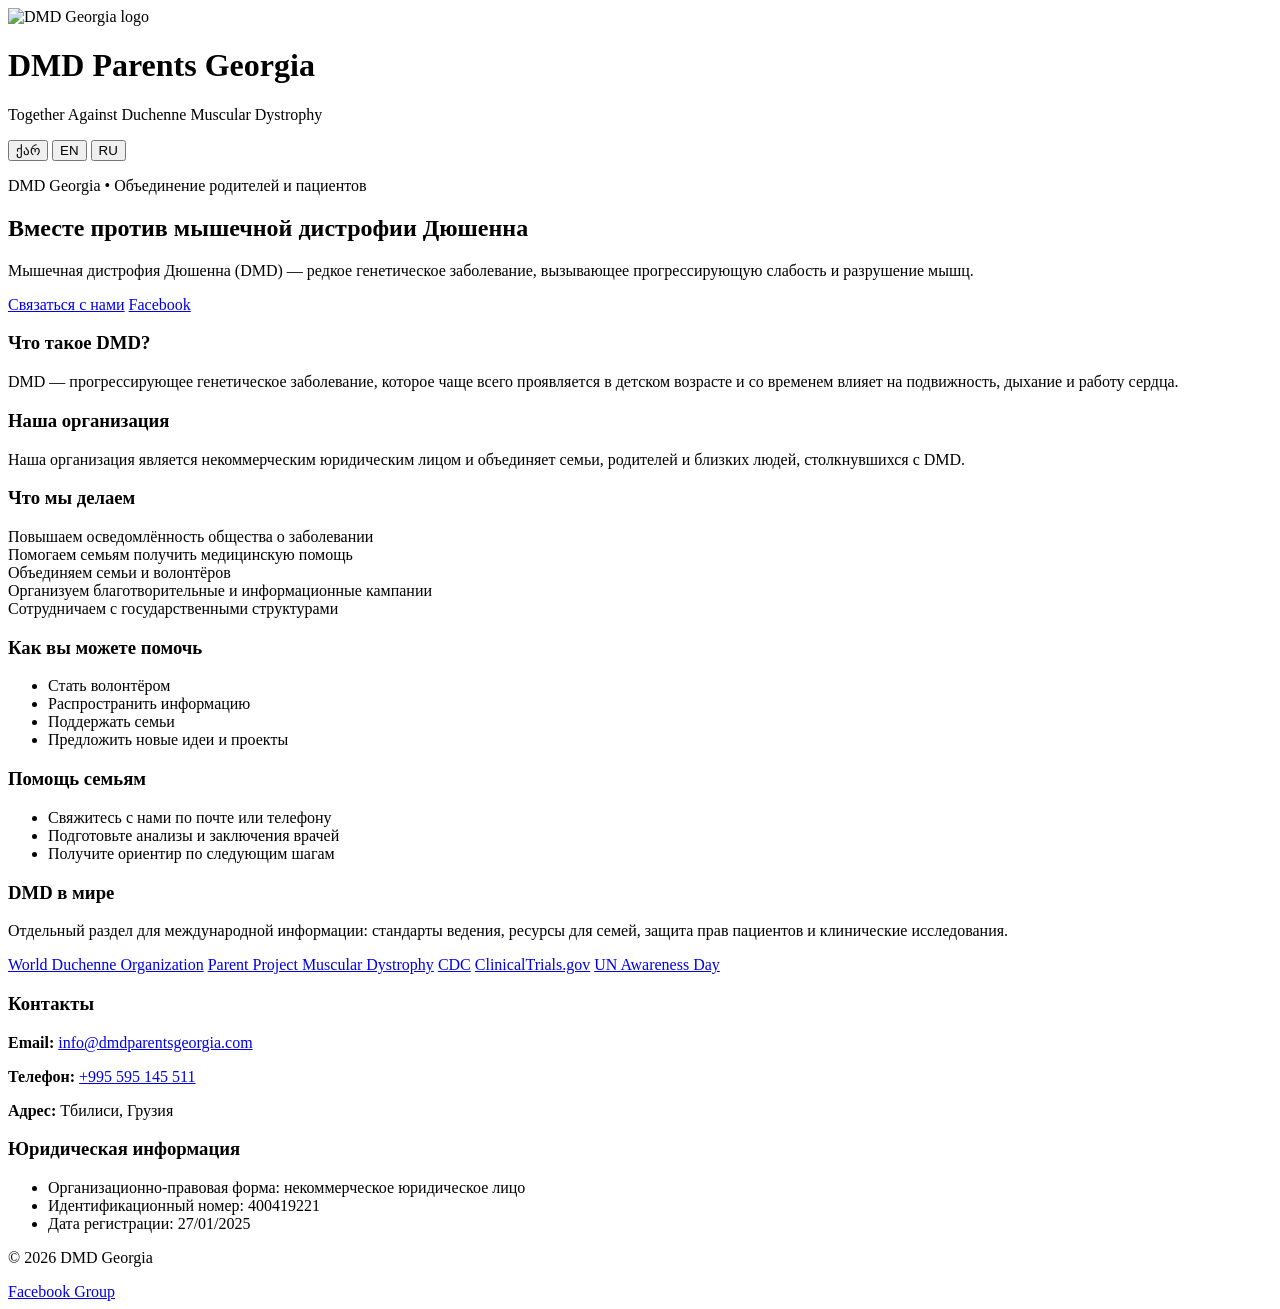
==== index.html @ 77c0f6a6 "Create index.html" ====
<!DOCTYPE html>
<html lang="ru">
<head>
  <meta charset="UTF-8" />
  <meta name="viewport" content="width=device-width, initial-scale=1.0" />
  <title>DMD Parents Georgia</title>
  <link rel="stylesheet" href="styles.css" />
</head>
<body>
  <header class="header">
    <div class="container header-inner">
      <div class="brand">
        <img src="logo.jpg" alt="DMD Georgia logo" class="logo" />
        <div>
          <h1>DMD Parents Georgia</h1>
          <p class="subtitle">Together Against Duchenne Muscular Dystrophy</p>
        </div>
      </div>

      <div class="lang-switcher">
        <button class="lang-btn active" onclick="setLang('ka')">ქარ</button>
        <button class="lang-btn" onclick="setLang('en')">EN</button>
        <button class="lang-btn" onclick="setLang('ru')">RU</button>
      </div>
    </div>
  </header>

  <main>
    <section class="hero">
      <div class="container">
        <p class="badge" id="heroBadge">DMD Georgia • Объединение родителей и пациентов</p>
        <h2 id="heroTitle">Вместе против мышечной дистрофии Дюшенна</h2>
        <p class="hero-text" id="heroText">
          Мышечная дистрофия Дюшенна (DMD) — редкое генетическое заболевание,
          вызывающее прогрессирующую слабость и разрушение мышц.
        </p>
        <div class="hero-actions">
          <a class="btn btn-primary" href="mailto:info@dmdparentsgeorgia.com" id="contactBtn">Связаться с нами</a>
          <a class="btn btn-secondary" href="https://www.facebook.com/431118296750583/" target="_blank">Facebook</a>
        </div>
      </div>
    </section>

    <section class="section">
      <div class="container grid-2">
        <div class="card">
          <h3 id="aboutTitle">Что такое DMD?</h3>
          <p id="aboutText">
            DMD — прогрессирующее генетическое заболевание, которое чаще всего
            проявляется в детском возрасте и со временем влияет на подвижность,
            дыхание и работу сердца.
          </p>
        </div>

        <div class="card">
          <h3 id="orgTitle">Наша организация</h3>
          <p id="orgText">
            Наша организация является некоммерческим юридическим лицом и
            объединяет семьи, родителей и близких людей, столкнувшихся с DMD.
          </p>
        </div>
      </div>
    </section>

    <section class="section light">
      <div class="container">
        <h3 id="missionTitle">Что мы делаем</h3>
        <div class="cards">
          <div class="card" id="mission1">Повышаем осведомлённость общества о заболевании</div>
          <div class="card" id="mission2">Помогаем семьям получить медицинскую помощь</div>
          <div class="card" id="mission3">Объединяем семьи и волонтёров</div>
          <div class="card" id="mission4">Организуем благотворительные и информационные кампании</div>
          <div class="card" id="mission5">Сотрудничаем с государственными структурами</div>
        </div>
      </div>
    </section>

    <section class="section">
      <div class="container grid-2">
        <div class="card accent">
          <h3 id="helpTitle">Как вы можете помочь</h3>
          <ul class="list">
            <li id="help1">Стать волонтёром</li>
            <li id="help2">Распространить информацию</li>
            <li id="help3">Поддержать семьи</li>
            <li id="help4">Предложить новые идеи и проекты</li>
          </ul>
        </div>

        <div class="card">
          <h3 id="supportTitle">Помощь семьям</h3>
          <ul class="list">
            <li id="support1">Свяжитесь с нами по почте или телефону</li>
            <li id="support2">Подготовьте анализы и заключения врачей</li>
            <li id="support3">Получите ориентир по следующим шагам</li>
          </ul>
        </div>
      </div>
    </section>

    <section class="section light">
      <div class="container">
        <h3 id="worldTitle">DMD в мире</h3>
        <p id="worldText">
          Отдельный раздел для международной информации: стандарты ведения,
          ресурсы для семей, защита прав пациентов и клинические исследования.
        </p>

        <div class="links">
          <a href="https://www.worldduchenne.org/" target="_blank">World Duchenne Organization</a>
          <a href="https://www.parentprojectmd.org/" target="_blank">Parent Project Muscular Dystrophy</a>
          <a href="https://www.cdc.gov/muscular-dystrophy/index.html" target="_blank">CDC</a>
          <a href="https://clinicaltrials.gov/search?cond=Duchenne%20Muscular%20Dystrophy" target="_blank">ClinicalTrials.gov</a>
          <a href="https://www.un.org/en/observances/duchenne-awareness-day" target="_blank">UN Awareness Day</a>
        </div>
      </div>
    </section>

    <section class="section">
      <div class="container grid-2">
        <div class="card">
          <h3 id="contactTitle">Контакты</h3>
          <p><strong>Email:</strong> <a href="mailto:info@dmdparentsgeorgia.com">info@dmdparentsgeorgia.com</a></p>
          <p><strong>Телефон:</strong> <a href="tel:+995595145511">+995 595 145 511</a></p>
          <p><strong>Адрес:</strong> <span id="addressText">Тбилиси, Грузия</span></p>
        </div>

        <div class="card">
          <h3 id="legalTitle">Юридическая информация</h3>
          <ul class="list">
            <li id="legal1">Организационно-правовая форма: некоммерческое юридическое лицо</li>
            <li id="legal2">Идентификационный номер: 400419221</li>
            <li id="legal3">Дата регистрации: 27/01/2025</li>
          </ul>
        </div>
      </div>
    </section>
  </main>

  <footer class="footer">
    <div class="container footer-inner">
      <p>© 2026 DMD Georgia</p>
      <a href="https://www.facebook.com/431118296750583/" target="_blank">Facebook Group</a>
    </div>
  </footer>

  <script src="script.js"></script>
</body>
</html>
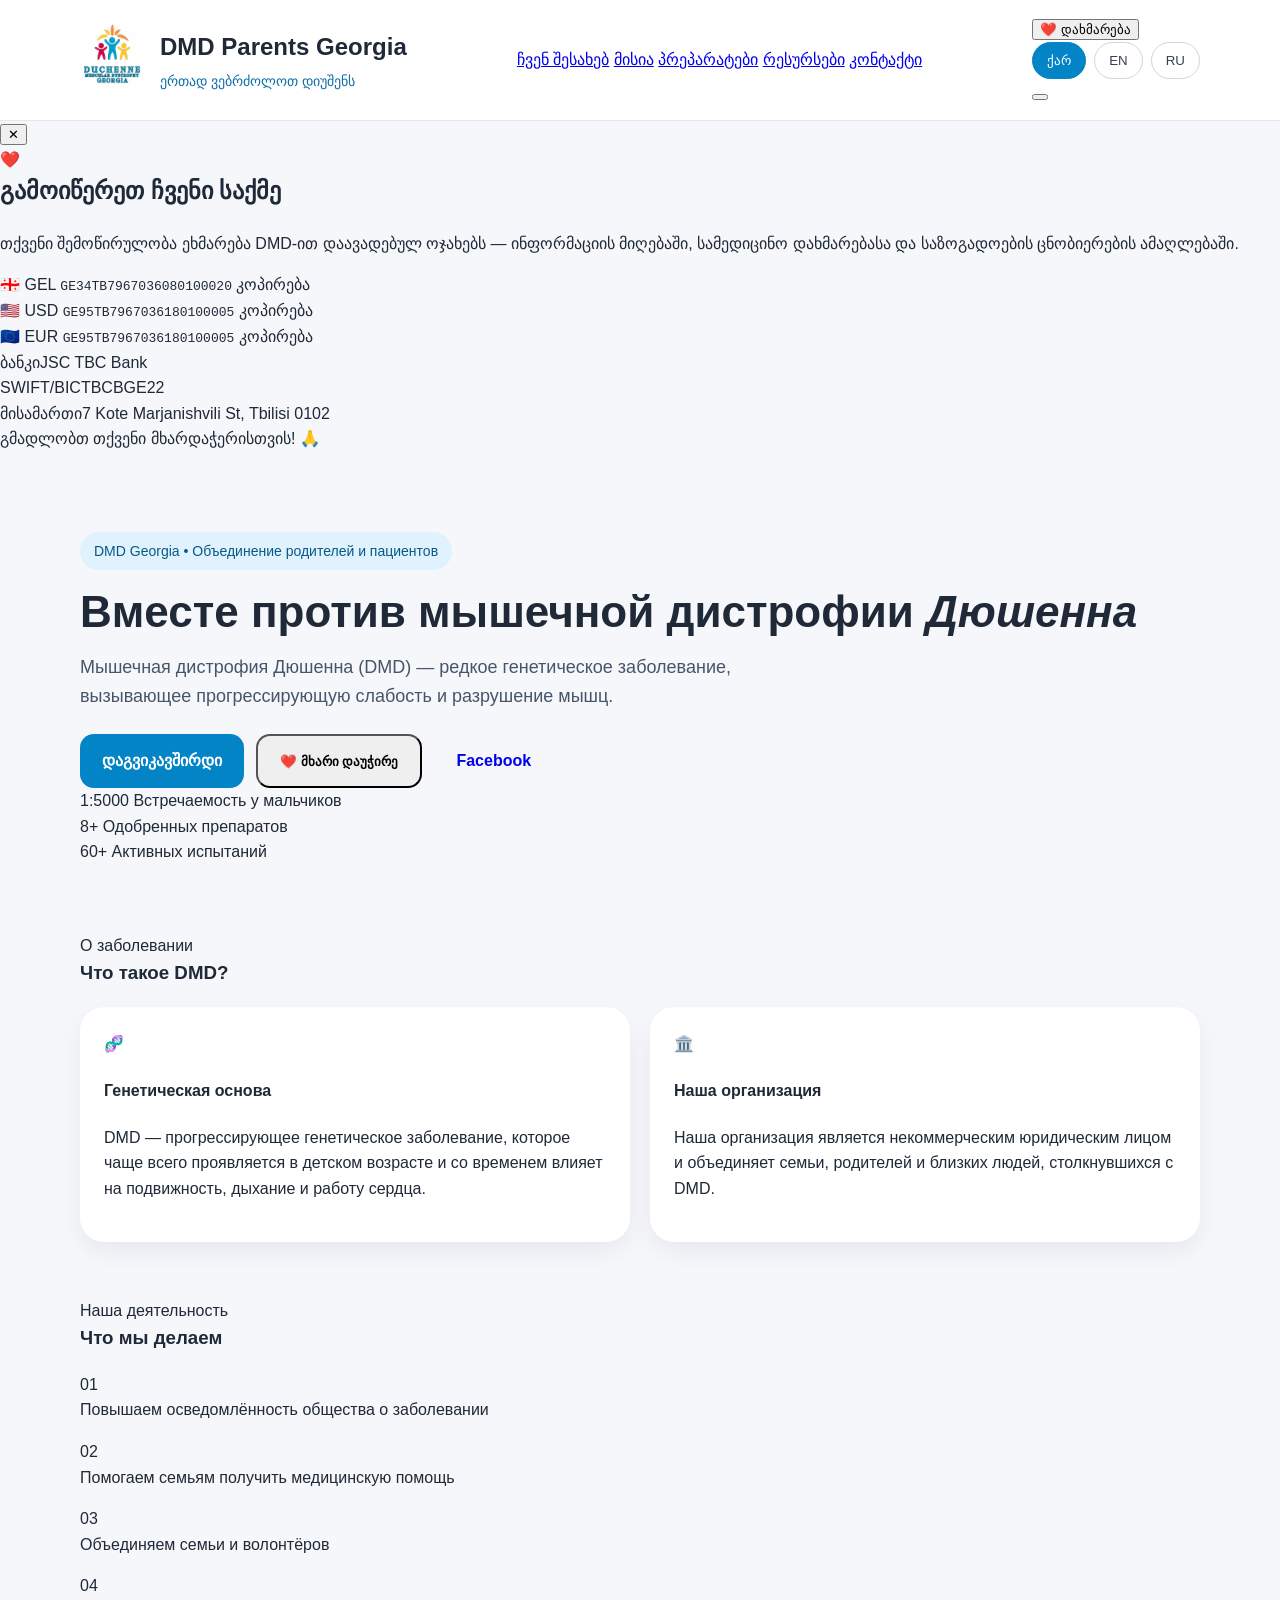
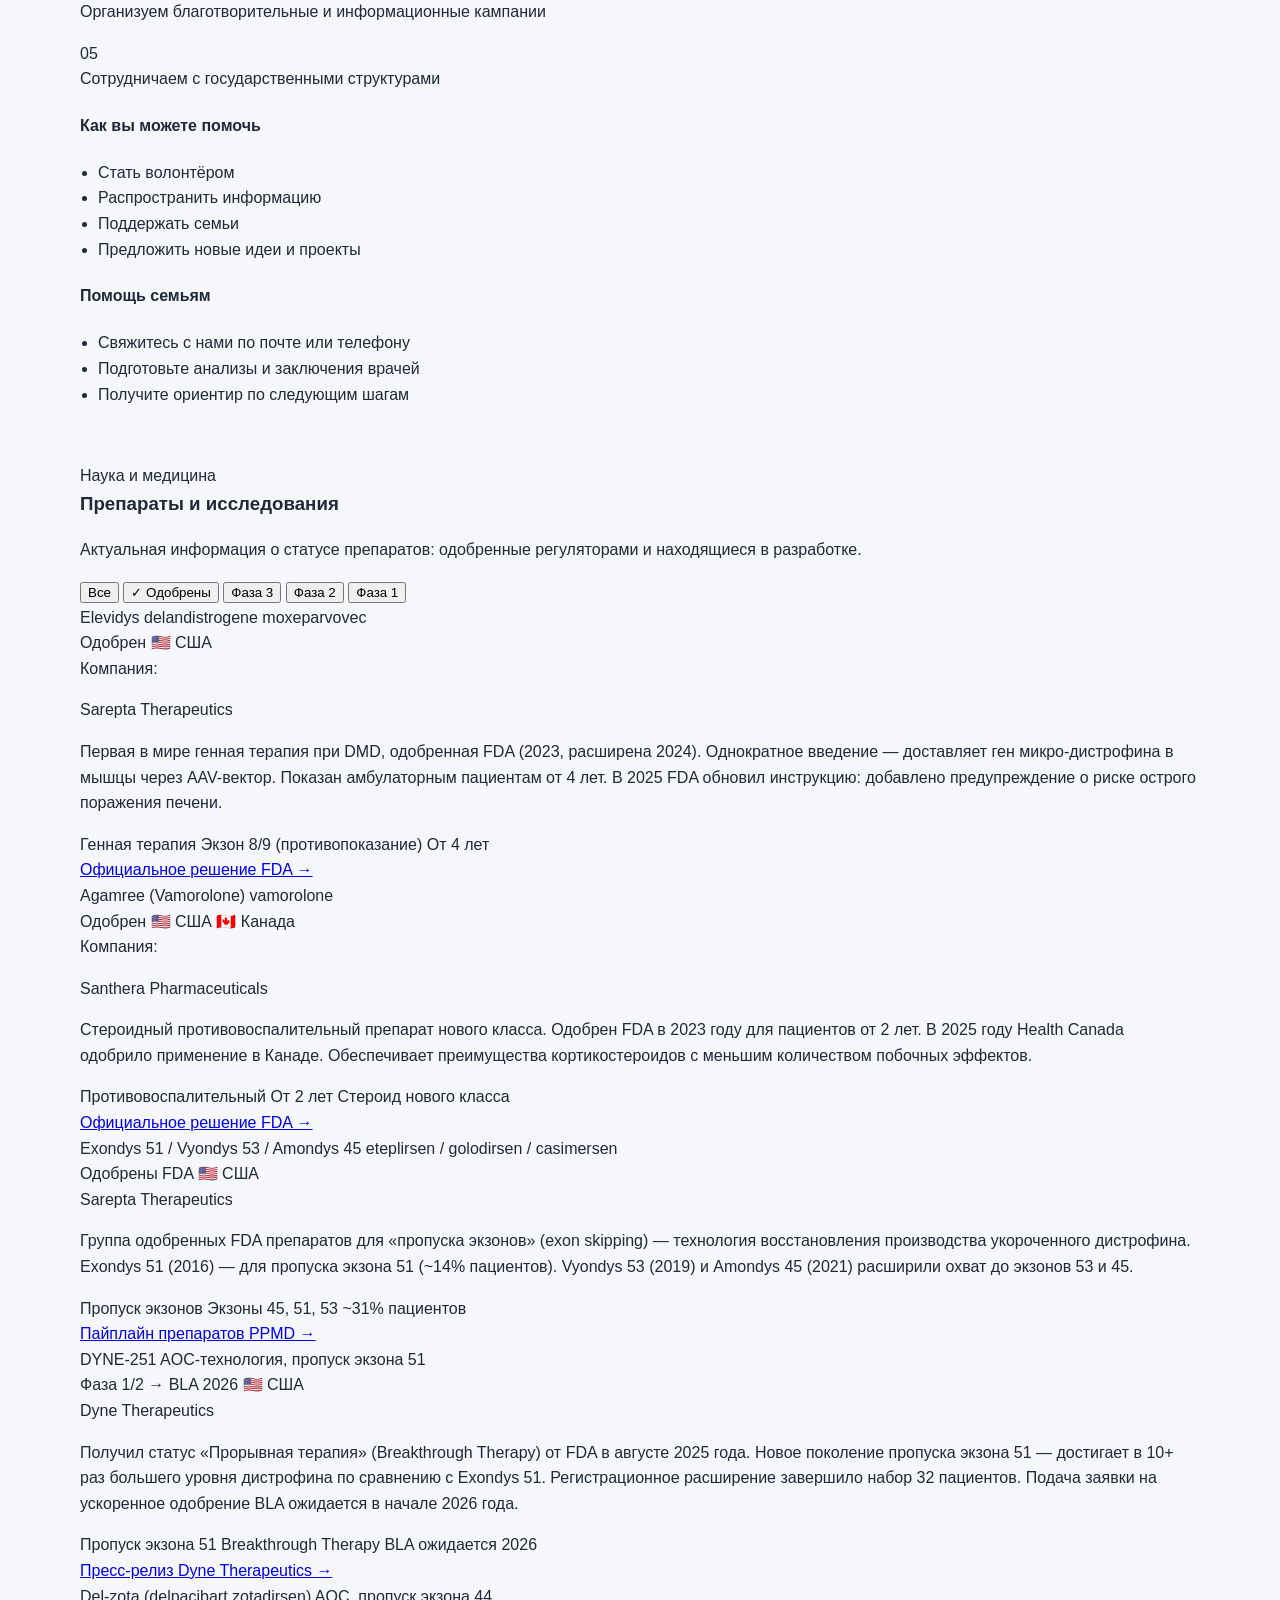
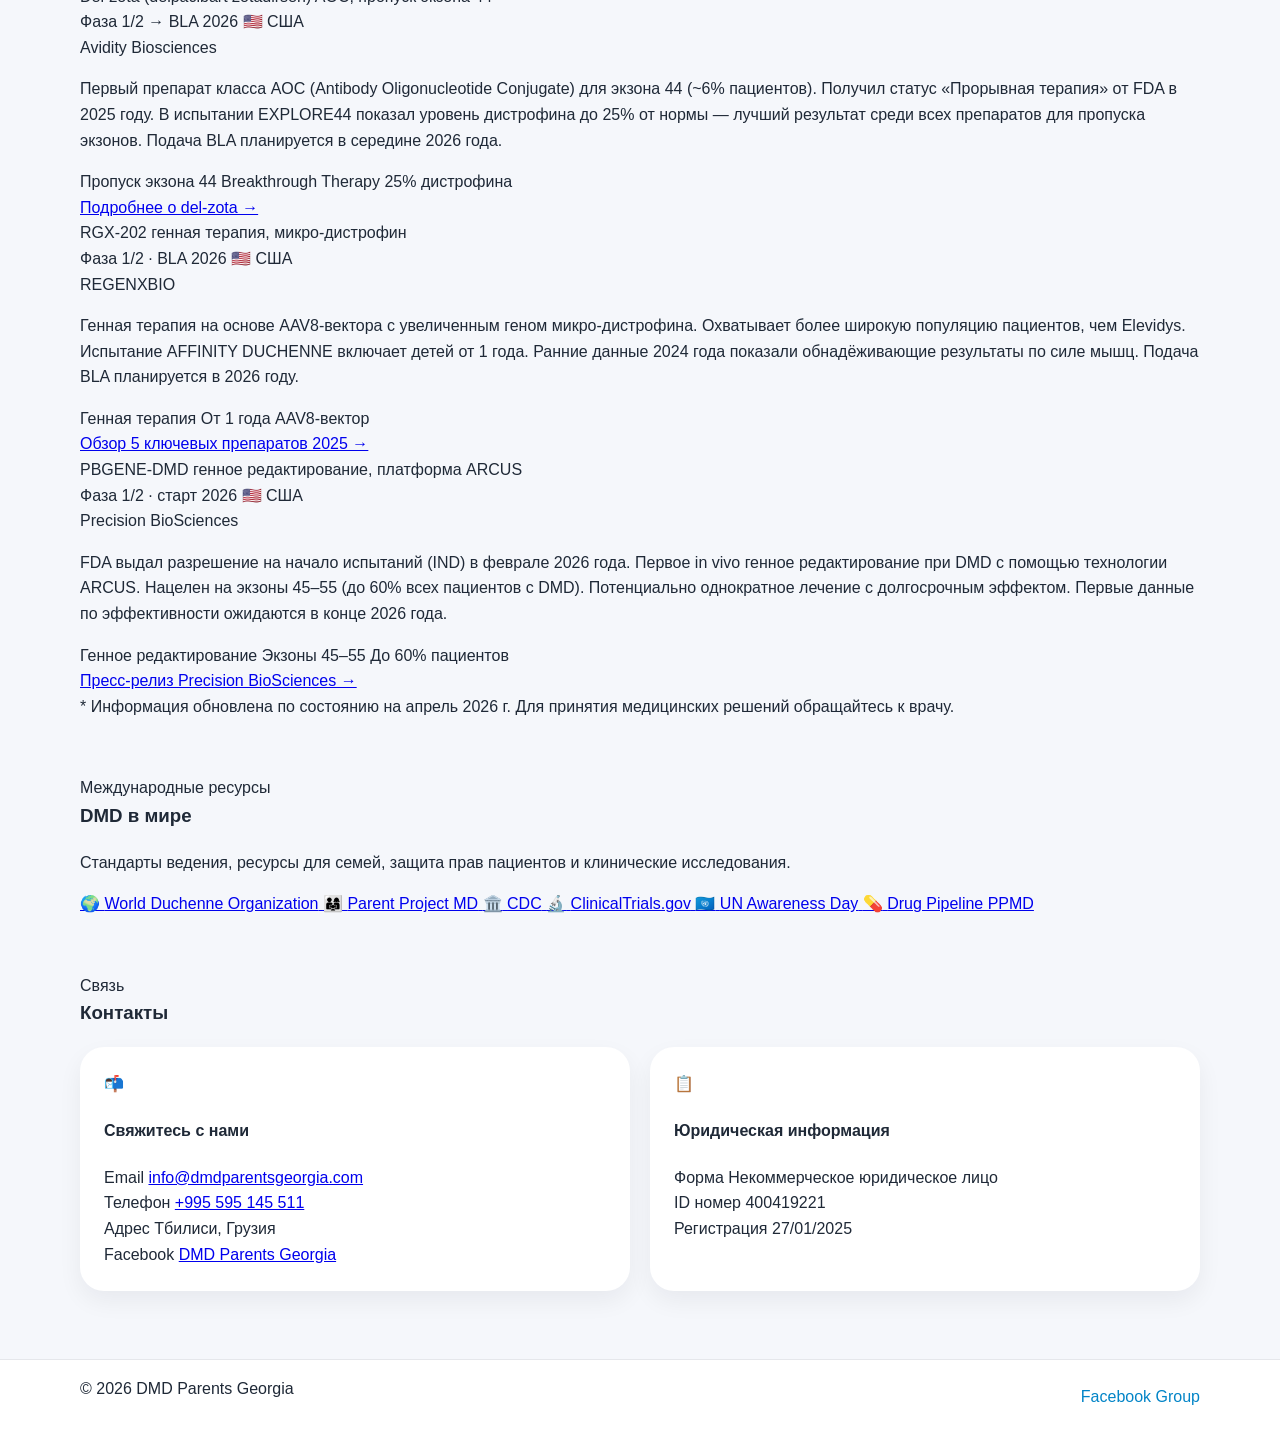
==== commit d6a3d9ab: "Update index.html" ====
--- a/index.html
+++ b/index.html
@@ -5,142 +5,483 @@
   <meta name="viewport" content="width=device-width, initial-scale=1.0" />
   <title>DMD Parents Georgia</title>
   <link rel="stylesheet" href="styles.css" />
+  <link href="https://fonts.googleapis.com/css2?family=Playfair+Display:ital,wght@0,400;0,600;1,400&family=Inter:wght@300;400;500;600&display=swap" rel="stylesheet"/>
 </head>
 <body>
+
   <header class="header">
     <div class="container header-inner">
       <div class="brand">
-        <img src="logo.jpg" alt="DMD Georgia logo" class="logo" />
+        <div class="brand-logo">
+          <img src="logo.jpg" alt="DMD Georgia" class="logo"/>
+        </div>
         <div>
           <h1>DMD Parents Georgia</h1>
-          <p class="subtitle">Together Against Duchenne Muscular Dystrophy</p>
-        </div>
-      </div>
-
-      <div class="lang-switcher">
-        <button class="lang-btn active" onclick="setLang('ka')">ქარ</button>
-        <button class="lang-btn" onclick="setLang('en')">EN</button>
-        <button class="lang-btn" onclick="setLang('ru')">RU</button>
+          <p class="subtitle" id="headerSubtitle">ერთად ვებრძოლოთ დიუშენს</p>
+        </div>
+      </div>
+
+      <nav class="main-nav" id="mainNav">
+        <a href="#about" id="nav1">ჩვენ შესახებ</a>
+        <a href="#mission" id="nav2">მისია</a>
+        <a href="#drugs" id="nav3">პრეპარატები</a>
+        <a href="#world" id="nav4">რესურსები</a>
+        <a href="#contact" id="nav5">კონტაქტი</a>
+      </nav>
+
+      <div class="header-right">
+        <button class="btn-donate-header" onclick="openDonate()" id="donateBtnHeader">❤️ დახმარება</button>
+        <div class="lang-switcher">
+          <button class="lang-btn active" onclick="setLang('ka')">ქარ</button>
+          <button class="lang-btn" onclick="setLang('en')">EN</button>
+          <button class="lang-btn" onclick="setLang('ru')">RU</button>
+        </div>
+        <button class="hamburger" id="hamburger" onclick="toggleMenu()" aria-label="Menu">
+          <span></span><span></span><span></span>
+        </button>
       </div>
     </div>
   </header>
 
+  <!-- DONATE MODAL -->
+  <div class="modal-overlay" id="donateModal" onclick="closeDonateOutside(event)">
+    <div class="modal-box">
+      <button class="modal-close" onclick="closeDonate()">✕</button>
+      <div class="modal-icon">❤️</div>
+      <h2 class="modal-title" id="donateTitle">გამოიწერეთ ჩვენი საქმე</h2>
+      <p class="modal-desc" id="donateDesc">თქვენი შემოწირულობა ეხმარება DMD-ით დაავადებულ ოჯახებს — ინფორმაციის მიღებაში, სამედიცინო დახმარებასა და საზოგადოების ცნობიერების ამაღლებაში.</p>
+
+      <div class="donate-accounts">
+        <div class="donate-account">
+          <span class="donate-currency">🇬🇪 GEL</span>
+          <code class="donate-iban" onclick="copyIban(this)">GE34TB7967036080100020</code>
+          <span class="copy-hint" id="copyHint1">კოპირება</span>
+        </div>
+        <div class="donate-account">
+          <span class="donate-currency">🇺🇸 USD</span>
+          <code class="donate-iban" onclick="copyIban(this)">GE95TB7967036180100005</code>
+          <span class="copy-hint" id="copyHint2">კოპირება</span>
+        </div>
+        <div class="donate-account">
+          <span class="donate-currency">🇪🇺 EUR</span>
+          <code class="donate-iban" onclick="copyIban(this)">GE95TB7967036180100005</code>
+          <span class="copy-hint" id="copyHint3">კოპირება</span>
+        </div>
+      </div>
+
+      <div class="donate-bank">
+        <div class="bank-row"><span class="bank-label" id="bankLabel">ბანკი</span><span>JSC TBC Bank</span></div>
+        <div class="bank-row"><span class="bank-label">SWIFT/BIC</span><span>TBCBGE22</span></div>
+        <div class="bank-row"><span class="bank-label" id="bankAddrLabel">მისამართი</span><span>7 Kote Marjanishvili St, Tbilisi 0102</span></div>
+      </div>
+
+      <p class="donate-thanks" id="donateThanks">გმადლობთ თქვენი მხარდაჭერისთვის! 🙏</p>
+    </div>
+  </div>
+
   <main>
+
+    <!-- HERO -->
     <section class="hero">
+      <div class="hero-bg"></div>
+      <div class="container hero-inner">
+        <div class="hero-content">
+          <span class="badge" id="heroBadge">DMD Georgia • Объединение родителей и пациентов</span>
+          <h2 id="heroTitle">Вместе против мышечной дистрофии <em>Дюшенна</em></h2>
+          <p class="hero-text" id="heroText">
+            Мышечная дистрофия Дюшенна (DMD) — редкое генетическое заболевание,
+            вызывающее прогрессирующую слабость и разрушение мышц.
+          </p>
+          <div class="hero-actions">
+            <a class="btn btn-primary" href="mailto:info@dmdparentsgeorgia.com" id="contactBtn">დაგვიკავშირდი</a>
+            <button class="btn btn-donate" onclick="openDonate()" id="donateBtnHero">❤️ მხარი დაუჭირე</button>
+            <a class="btn btn-outline" href="https://www.facebook.com/431118296750583/" target="_blank" id="fbBtn">Facebook</a>
+          </div>
+        </div>
+        <div class="hero-stats">
+          <div class="stat-card">
+            <span class="stat-num">1:5000</span>
+            <span class="stat-label" id="stat1">Встречаемость у мальчиков</span>
+          </div>
+          <div class="stat-card">
+            <span class="stat-num">8+</span>
+            <span class="stat-label" id="stat2">Одобренных препаратов</span>
+          </div>
+          <div class="stat-card">
+            <span class="stat-num">60+</span>
+            <span class="stat-label" id="stat3">Активных испытаний</span>
+          </div>
+        </div>
+      </div>
+    </section>
+
+    <!-- ABOUT -->
+    <section class="section" id="about">
       <div class="container">
-        <p class="badge" id="heroBadge">DMD Georgia • Объединение родителей и пациентов</p>
-        <h2 id="heroTitle">Вместе против мышечной дистрофии Дюшенна</h2>
-        <p class="hero-text" id="heroText">
-          Мышечная дистрофия Дюшенна (DMD) — редкое генетическое заболевание,
-          вызывающее прогрессирующую слабость и разрушение мышц.
-        </p>
-        <div class="hero-actions">
-          <a class="btn btn-primary" href="mailto:info@dmdparentsgeorgia.com" id="contactBtn">Связаться с нами</a>
-          <a class="btn btn-secondary" href="https://www.facebook.com/431118296750583/" target="_blank">Facebook</a>
-        </div>
-      </div>
-    </section>
-
-    <section class="section">
-      <div class="container grid-2">
-        <div class="card">
-          <h3 id="aboutTitle">Что такое DMD?</h3>
-          <p id="aboutText">
-            DMD — прогрессирующее генетическое заболевание, которое чаще всего
-            проявляется в детском возрасте и со временем влияет на подвижность,
-            дыхание и работу сердца.
-          </p>
-        </div>
-
-        <div class="card">
-          <h3 id="orgTitle">Наша организация</h3>
-          <p id="orgText">
-            Наша организация является некоммерческим юридическим лицом и
-            объединяет семьи, родителей и близких людей, столкнувшихся с DMD.
-          </p>
-        </div>
-      </div>
-    </section>
-
-    <section class="section light">
+        <div class="section-header">
+          <span class="section-tag" id="aboutTag">О заболевании</span>
+          <h3 class="section-title" id="aboutTitle">Что такое DMD?</h3>
+        </div>
+        <div class="grid-2">
+          <div class="card card-accent">
+            <div class="card-icon">🧬</div>
+            <h4 id="aboutCardTitle">Генетическая основа</h4>
+            <p id="aboutText">DMD — прогрессирующее генетическое заболевание, которое чаще всего проявляется в детском возрасте и со временем влияет на подвижность, дыхание и работу сердца.</p>
+          </div>
+          <div class="card">
+            <div class="card-icon">🏛️</div>
+            <h4 id="orgTitle">Наша организация</h4>
+            <p id="orgText">Наша организация является некоммерческим юридическим лицом и объединяет семьи, родителей и близких людей, столкнувшихся с DMD.</p>
+          </div>
+        </div>
+      </div>
+    </section>
+
+    <!-- MISSION -->
+    <section class="section section-dark" id="mission">
       <div class="container">
-        <h3 id="missionTitle">Что мы делаем</h3>
-        <div class="cards">
-          <div class="card" id="mission1">Повышаем осведомлённость общества о заболевании</div>
-          <div class="card" id="mission2">Помогаем семьям получить медицинскую помощь</div>
-          <div class="card" id="mission3">Объединяем семьи и волонтёров</div>
-          <div class="card" id="mission4">Организуем благотворительные и информационные кампании</div>
-          <div class="card" id="mission5">Сотрудничаем с государственными структурами</div>
-        </div>
-      </div>
-    </section>
-
-    <section class="section">
-      <div class="container grid-2">
-        <div class="card accent">
-          <h3 id="helpTitle">Как вы можете помочь</h3>
-          <ul class="list">
-            <li id="help1">Стать волонтёром</li>
-            <li id="help2">Распространить информацию</li>
-            <li id="help3">Поддержать семьи</li>
-            <li id="help4">Предложить новые идеи и проекты</li>
-          </ul>
-        </div>
-
-        <div class="card">
-          <h3 id="supportTitle">Помощь семьям</h3>
-          <ul class="list">
-            <li id="support1">Свяжитесь с нами по почте или телефону</li>
-            <li id="support2">Подготовьте анализы и заключения врачей</li>
-            <li id="support3">Получите ориентир по следующим шагам</li>
-          </ul>
-        </div>
-      </div>
-    </section>
-
-    <section class="section light">
+        <div class="section-header">
+          <span class="section-tag" id="missionTag">Наша деятельность</span>
+          <h3 class="section-title" id="missionTitle">Что мы делаем</h3>
+        </div>
+        <div class="mission-grid">
+          <div class="mission-card">
+            <span class="mission-num">01</span>
+            <p id="mission1">Повышаем осведомлённость общества о заболевании</p>
+          </div>
+          <div class="mission-card">
+            <span class="mission-num">02</span>
+            <p id="mission2">Помогаем семьям получить медицинскую помощь</p>
+          </div>
+          <div class="mission-card">
+            <span class="mission-num">03</span>
+            <p id="mission3">Объединяем семьи и волонтёров</p>
+          </div>
+          <div class="mission-card">
+            <span class="mission-num">04</span>
+            <p id="mission4">Организуем благотворительные и информационные кампании</p>
+          </div>
+          <div class="mission-card">
+            <span class="mission-num">05</span>
+            <p id="mission5">Сотрудничаем с государственными структурами</p>
+          </div>
+        </div>
+
+        <div class="help-grid">
+          <div class="help-block">
+            <h4 id="helpTitle">Как вы можете помочь</h4>
+            <ul class="list">
+              <li id="help1">Стать волонтёром</li>
+              <li id="help2">Распространить информацию</li>
+              <li id="help3">Поддержать семьи</li>
+              <li id="help4">Предложить новые идеи и проекты</li>
+            </ul>
+          </div>
+          <div class="help-block">
+            <h4 id="supportTitle">Помощь семьям</h4>
+            <ul class="list">
+              <li id="support1">Свяжитесь с нами по почте или телефону</li>
+              <li id="support2">Подготовьте анализы и заключения врачей</li>
+              <li id="support3">Получите ориентир по следующим шагам</li>
+            </ul>
+          </div>
+        </div>
+      </div>
+    </section>
+
+    <!-- DRUGS -->
+    <section class="section" id="drugs">
       <div class="container">
-        <h3 id="worldTitle">DMD в мире</h3>
-        <p id="worldText">
-          Отдельный раздел для международной информации: стандарты ведения,
-          ресурсы для семей, защита прав пациентов и клинические исследования.
-        </p>
-
-        <div class="links">
-          <a href="https://www.worldduchenne.org/" target="_blank">World Duchenne Organization</a>
-          <a href="https://www.parentprojectmd.org/" target="_blank">Parent Project Muscular Dystrophy</a>
-          <a href="https://www.cdc.gov/muscular-dystrophy/index.html" target="_blank">CDC</a>
-          <a href="https://clinicaltrials.gov/search?cond=Duchenne%20Muscular%20Dystrophy" target="_blank">ClinicalTrials.gov</a>
-          <a href="https://www.un.org/en/observances/duchenne-awareness-day" target="_blank">UN Awareness Day</a>
-        </div>
-      </div>
-    </section>
-
-    <section class="section">
-      <div class="container grid-2">
-        <div class="card">
-          <h3 id="contactTitle">Контакты</h3>
-          <p><strong>Email:</strong> <a href="mailto:info@dmdparentsgeorgia.com">info@dmdparentsgeorgia.com</a></p>
-          <p><strong>Телефон:</strong> <a href="tel:+995595145511">+995 595 145 511</a></p>
-          <p><strong>Адрес:</strong> <span id="addressText">Тбилиси, Грузия</span></p>
-        </div>
-
-        <div class="card">
-          <h3 id="legalTitle">Юридическая информация</h3>
-          <ul class="list">
-            <li id="legal1">Организационно-правовая форма: некоммерческое юридическое лицо</li>
-            <li id="legal2">Идентификационный номер: 400419221</li>
-            <li id="legal3">Дата регистрации: 27/01/2025</li>
-          </ul>
-        </div>
-      </div>
-    </section>
+        <div class="section-header">
+          <span class="section-tag" id="drugsTag">Наука и медицина</span>
+          <h3 class="section-title" id="drugsTitle">Препараты и исследования</h3>
+          <p class="section-desc" id="drugsDesc">Актуальная информация о статусе препаратов: одобренные регуляторами и находящиеся в разработке.</p>
+        </div>
+
+        <div class="filter-bar">
+          <button class="filter-btn active" onclick="filterDrugs('all', this)" id="fAll">Все</button>
+          <button class="filter-btn" onclick="filterDrugs('approved', this)" id="fApproved">✓ Одобрены</button>
+          <button class="filter-btn" onclick="filterDrugs('phase3', this)" id="fPhase3">Фаза 3</button>
+          <button class="filter-btn" onclick="filterDrugs('phase2', this)" id="fPhase2">Фаза 2</button>
+          <button class="filter-btn" onclick="filterDrugs('phase1', this)" id="fPhase1">Фаза 1</button>
+        </div>
+
+        <div class="drugs-list" id="drugsGrid">
+
+          <div class="drug-card" data-status="approved">
+            <div class="drug-status-bar approved"></div>
+            <div class="drug-body">
+              <div class="drug-header">
+                <div>
+                  <span class="drug-name">Elevidys</span>
+                  <span class="drug-generic">delandistrogene moxeparvovec</span>
+                </div>
+                <div class="drug-badges">
+                  <span class="status-pill approved" id="approvedLabel1">Одобрен</span>
+                  <span class="country-pill">🇺🇸 США</span>
+                </div>
+              </div>
+              <p class="drug-company" id="drugCompLabel">Компания:</p>
+              <p class="drug-company-name">Sarepta Therapeutics</p>
+              <p class="drug-desc" id="elevidysDesc">Первая в мире генная терапия при DMD, одобренная FDA (2023, расширена 2024). Однократное введение — доставляет ген микро-дистрофина в мышцы через AAV-вектор. Показан амбулаторным пациентам от 4 лет. В 2025 FDA обновил инструкцию: добавлено предупреждение о риске острого поражения печени.</p>
+              <div class="drug-tags">
+                <span class="drug-tag">Генная терапия</span>
+                <span class="drug-tag">Экзон 8/9 (противопоказание)</span>
+                <span class="drug-tag">От 4 лет</span>
+              </div>
+              <a class="drug-link" href="https://www.fda.gov/news-events/press-announcements/fda-approves-first-gene-therapy-treatment-duchenne-muscular-dystrophy" target="_blank" id="officialLink1">Официальное решение FDA →</a>
+            </div>
+          </div>
+
+          <div class="drug-card" data-status="approved">
+            <div class="drug-status-bar approved"></div>
+            <div class="drug-body">
+              <div class="drug-header">
+                <div>
+                  <span class="drug-name">Agamree (Vamorolone)</span>
+                  <span class="drug-generic">vamorolone</span>
+                </div>
+                <div class="drug-badges">
+                  <span class="status-pill approved" id="approvedLabel2">Одобрен</span>
+                  <span class="country-pill">🇺🇸 США</span>
+                  <span class="country-pill">🇨🇦 Канада</span>
+                </div>
+              </div>
+              <p class="drug-company" id="drugCompLabel2">Компания:</p>
+              <p class="drug-company-name">Santhera Pharmaceuticals</p>
+              <p class="drug-desc" id="agamreeDesc">Стероидный противовоспалительный препарат нового класса. Одобрен FDA в 2023 году для пациентов от 2 лет. В 2025 году Health Canada одобрило применение в Канаде. Обеспечивает преимущества кортикостероидов с меньшим количеством побочных эффектов.</p>
+              <div class="drug-tags">
+                <span class="drug-tag">Противовоспалительный</span>
+                <span class="drug-tag">От 2 лет</span>
+                <span class="drug-tag">Стероид нового класса</span>
+              </div>
+              <a class="drug-link" href="https://www.fda.gov/drugs/news-events-human-drugs/fda-approves-vamorolone-duchenne-muscular-dystrophy" target="_blank" id="officialLink2">Официальное решение FDA →</a>
+            </div>
+          </div>
+
+          <div class="drug-card" data-status="approved">
+            <div class="drug-status-bar approved"></div>
+            <div class="drug-body">
+              <div class="drug-header">
+                <div>
+                  <span class="drug-name">Exondys 51 / Vyondys 53 / Amondys 45</span>
+                  <span class="drug-generic">eteplirsen / golodirsen / casimersen</span>
+                </div>
+                <div class="drug-badges">
+                  <span class="status-pill approved">Одобрены FDA</span>
+                  <span class="country-pill">🇺🇸 США</span>
+                </div>
+              </div>
+              <p class="drug-company-name">Sarepta Therapeutics</p>
+              <p class="drug-desc" id="exondysDesc">Группа одобренных FDA препаратов для «пропуска экзонов» (exon skipping) — технология восстановления производства укороченного дистрофина. Exondys 51 (2016) — для пропуска экзона 51 (~14% пациентов). Vyondys 53 (2019) и Amondys 45 (2021) расширили охват до экзонов 53 и 45.</p>
+              <div class="drug-tags">
+                <span class="drug-tag">Пропуск экзонов</span>
+                <span class="drug-tag">Экзоны 45, 51, 53</span>
+                <span class="drug-tag">~31% пациентов</span>
+              </div>
+              <a class="drug-link" href="https://www.parentprojectmd.org/duchenne-drug-development-pipeline/" target="_blank" id="officialLink3">Пайплайн препаратов PPMD →</a>
+            </div>
+          </div>
+
+          <div class="drug-card" data-status="phase3">
+            <div class="drug-status-bar phase3"></div>
+            <div class="drug-body">
+              <div class="drug-header">
+                <div>
+                  <span class="drug-name">DYNE-251</span>
+                  <span class="drug-generic">AOC-технология, пропуск экзона 51</span>
+                </div>
+                <div class="drug-badges">
+                  <span class="status-pill phase3">Фаза 1/2 → BLA 2026</span>
+                  <span class="country-pill">🇺🇸 США</span>
+                </div>
+              </div>
+              <p class="drug-company-name">Dyne Therapeutics</p>
+              <p class="drug-desc" id="dyne251Desc">Получил статус «Прорывная терапия» (Breakthrough Therapy) от FDA в августе 2025 года. Новое поколение пропуска экзона 51 — достигает в 10+ раз большего уровня дистрофина по сравнению с Exondys 51. Регистрационное расширение завершило набор 32 пациентов. Подача заявки на ускоренное одобрение BLA ожидается в начале 2026 года.</p>
+              <div class="drug-tags">
+                <span class="drug-tag">Пропуск экзона 51</span>
+                <span class="drug-tag">Breakthrough Therapy</span>
+                <span class="drug-tag">BLA ожидается 2026</span>
+              </div>
+              <a class="drug-link" href="https://investors.dyne-tx.com/news-releases/news-release-details/dyne-therapeutics-announces-fda-breakthrough-therapy-0/" target="_blank" id="officialLink4">Пресс-релиз Dyne Therapeutics →</a>
+            </div>
+          </div>
+
+          <div class="drug-card" data-status="phase3">
+            <div class="drug-status-bar phase3"></div>
+            <div class="drug-body">
+              <div class="drug-header">
+                <div>
+                  <span class="drug-name">Del-zota (delpacibart zotadirsen)</span>
+                  <span class="drug-generic">AOC, пропуск экзона 44</span>
+                </div>
+                <div class="drug-badges">
+                  <span class="status-pill phase3">Фаза 1/2 → BLA 2026</span>
+                  <span class="country-pill">🇺🇸 США</span>
+                </div>
+              </div>
+              <p class="drug-company-name">Avidity Biosciences</p>
+              <p class="drug-desc" id="delzotaDesc">Первый препарат класса AOC (Antibody Oligonucleotide Conjugate) для экзона 44 (~6% пациентов). Получил статус «Прорывная терапия» от FDA в 2025 году. В испытании EXPLORE44 показал уровень дистрофина до 25% от нормы — лучший результат среди всех препаратов для пропуска экзонов. Подача BLA планируется в середине 2026 года.</p>
+              <div class="drug-tags">
+                <span class="drug-tag">Пропуск экзона 44</span>
+                <span class="drug-tag">Breakthrough Therapy</span>
+                <span class="drug-tag">25% дистрофина</span>
+              </div>
+              <a class="drug-link" href="https://www.drugdiscoverynews.com/fda-grants-breakthrough-therapy-designation-to-first-in-class-aoc-therapeutic-for-duchenne-muscular-dystrophy-16530" target="_blank" id="officialLink5">Подробнее о del-zota →</a>
+            </div>
+          </div>
+
+          <div class="drug-card" data-status="phase2">
+            <div class="drug-status-bar phase2"></div>
+            <div class="drug-body">
+              <div class="drug-header">
+                <div>
+                  <span class="drug-name">RGX-202</span>
+                  <span class="drug-generic">генная терапия, микро-дистрофин</span>
+                </div>
+                <div class="drug-badges">
+                  <span class="status-pill phase2">Фаза 1/2 · BLA 2026</span>
+                  <span class="country-pill">🇺🇸 США</span>
+                </div>
+              </div>
+              <p class="drug-company-name">REGENXBIO</p>
+              <p class="drug-desc" id="rgx202Desc">Генная терапия на основе AAV8-вектора с увеличенным геном микро-дистрофина. Охватывает более широкую популяцию пациентов, чем Elevidys. Испытание AFFINITY DUCHENNE включает детей от 1 года. Ранние данные 2024 года показали обнадёживающие результаты по силе мышц. Подача BLA планируется в 2026 году.</p>
+              <div class="drug-tags">
+                <span class="drug-tag">Генная терапия</span>
+                <span class="drug-tag">От 1 года</span>
+                <span class="drug-tag">AAV8-вектор</span>
+              </div>
+              <a class="drug-link" href="https://www.biospace.com/drug-development/5-dmd-candidates-to-watch-in-2025" target="_blank" id="officialLink6">Обзор 5 ключевых препаратов 2025 →</a>
+            </div>
+          </div>
+
+          <div class="drug-card" data-status="phase1">
+            <div class="drug-status-bar phase1"></div>
+            <div class="drug-body">
+              <div class="drug-header">
+                <div>
+                  <span class="drug-name">PBGENE-DMD</span>
+                  <span class="drug-generic">генное редактирование, платформа ARCUS</span>
+                </div>
+                <div class="drug-badges">
+                  <span class="status-pill phase1">Фаза 1/2 · старт 2026</span>
+                  <span class="country-pill">🇺🇸 США</span>
+                </div>
+              </div>
+              <p class="drug-company-name">Precision BioSciences</p>
+              <p class="drug-desc" id="pbgeneDesc">FDA выдал разрешение на начало испытаний (IND) в феврале 2026 года. Первое in vivo генное редактирование при DMD с помощью технологии ARCUS. Нацелен на экзоны 45–55 (до 60% всех пациентов с DMD). Потенциально однократное лечение с долгосрочным эффектом. Первые данные по эффективности ожидаются в конце 2026 года.</p>
+              <div class="drug-tags">
+                <span class="drug-tag">Генное редактирование</span>
+                <span class="drug-tag">Экзоны 45–55</span>
+                <span class="drug-tag">До 60% пациентов</span>
+              </div>
+              <a class="drug-link" href="https://investor.precisionbiosciences.com/news-releases/news-release-details/precision-biosciences-receives-us-fda-clearance-investigational" target="_blank" id="officialLink7">Пресс-релиз Precision BioSciences →</a>
+            </div>
+          </div>
+
+        </div>
+
+        <div class="drugs-disclaimer" id="drugsDisclaimer">
+          * Информация обновлена по состоянию на апрель 2026 г. Для принятия медицинских решений обращайтесь к врачу.
+        </div>
+      </div>
+    </section>
+
+    <!-- WORLD -->
+    <section class="section section-light" id="world">
+      <div class="container">
+        <div class="section-header">
+          <span class="section-tag" id="worldTag">Международные ресурсы</span>
+          <h3 class="section-title" id="worldTitle">DMD в мире</h3>
+          <p class="section-desc" id="worldText">Стандарты ведения, ресурсы для семей, защита прав пациентов и клинические исследования.</p>
+        </div>
+        <div class="links-grid">
+          <a class="ext-link" href="https://www.worldduchenne.org/" target="_blank">
+            <span class="ext-icon">🌍</span>
+            <span>World Duchenne Organization</span>
+          </a>
+          <a class="ext-link" href="https://www.parentprojectmd.org/" target="_blank">
+            <span class="ext-icon">👨‍👩‍👧</span>
+            <span>Parent Project MD</span>
+          </a>
+          <a class="ext-link" href="https://www.cdc.gov/muscular-dystrophy/index.html" target="_blank">
+            <span class="ext-icon">🏛️</span>
+            <span>CDC</span>
+          </a>
+          <a class="ext-link" href="https://clinicaltrials.gov/search?cond=Duchenne%20Muscular%20Dystrophy" target="_blank">
+            <span class="ext-icon">🔬</span>
+            <span>ClinicalTrials.gov</span>
+          </a>
+          <a class="ext-link" href="https://www.un.org/en/observances/duchenne-awareness-day" target="_blank">
+            <span class="ext-icon">🇺🇳</span>
+            <span>UN Awareness Day</span>
+          </a>
+          <a class="ext-link" href="https://www.parentprojectmd.org/duchenne-drug-development-pipeline/" target="_blank">
+            <span class="ext-icon">💊</span>
+            <span>Drug Pipeline PPMD</span>
+          </a>
+        </div>
+      </div>
+    </section>
+
+    <!-- CONTACT -->
+    <section class="section" id="contact">
+      <div class="container">
+        <div class="section-header">
+          <span class="section-tag" id="contactTag">Связь</span>
+          <h3 class="section-title" id="contactTitle">Контакты</h3>
+        </div>
+        <div class="grid-2">
+          <div class="card">
+            <div class="card-icon">📬</div>
+            <h4 id="contactInfoTitle">Свяжитесь с нами</h4>
+            <div class="contact-list">
+              <div class="contact-row">
+                <span class="contact-label">Email</span>
+                <a href="mailto:info@dmdparentsgeorgia.com">info@dmdparentsgeorgia.com</a>
+              </div>
+              <div class="contact-row">
+                <span class="contact-label" id="phoneLabel">Телефон</span>
+                <a href="tel:+995595145511">+995 595 145 511</a>
+              </div>
+              <div class="contact-row">
+                <span class="contact-label" id="addrLabel">Адрес</span>
+                <span id="addressText">Тбилиси, Грузия</span>
+              </div>
+              <div class="contact-row">
+                <span class="contact-label">Facebook</span>
+                <a href="https://www.facebook.com/431118296750583/" target="_blank">DMD Parents Georgia</a>
+              </div>
+            </div>
+          </div>
+          <div class="card card-dark">
+            <div class="card-icon">📋</div>
+            <h4 id="legalTitle">Юридическая информация</h4>
+            <div class="legal-list">
+              <div class="legal-row">
+                <span class="legal-label" id="legalFormLabel">Форма</span>
+                <span id="legal1">Некоммерческое юридическое лицо</span>
+              </div>
+              <div class="legal-row">
+                <span class="legal-label" id="legalIdLabel">ID номер</span>
+                <span id="legal2">400419221</span>
+              </div>
+              <div class="legal-row">
+                <span class="legal-label" id="legalDateLabel">Регистрация</span>
+                <span id="legal3">27/01/2025</span>
+              </div>
+            </div>
+          </div>
+        </div>
+      </div>
+    </section>
+
   </main>
 
   <footer class="footer">
     <div class="container footer-inner">
-      <p>© 2026 DMD Georgia</p>
-      <a href="https://www.facebook.com/431118296750583/" target="_blank">Facebook Group</a>
+      <p>© 2026 DMD Parents Georgia</p>
+      <a href="https://www.facebook.com/431118296750583/" target="_blank" id="footerFb">Facebook Group</a>
     </div>
   </footer>
 
--- a/styles.css
+++ b/styles.css
@@ -0,0 +1,219 @@
+* {
+  box-sizing: border-box;
+}
+
+body {
+  margin: 0;
+  font-family: Arial, sans-serif;
+  background: #f5f7fb;
+  color: #1f2937;
+  line-height: 1.6;
+}
+
+.container {
+  width: min(1120px, 92%);
+  margin: 0 auto;
+}
+
+.header {
+  background: #ffffff;
+  border-bottom: 1px solid #e5e7eb;
+  position: sticky;
+  top: 0;
+  z-index: 10;
+}
+
+.header-inner,
+.footer-inner,
+.brand {
+  display: flex;
+  align-items: center;
+  justify-content: space-between;
+  gap: 16px;
+}
+
+.header-inner,
+.footer-inner {
+  padding: 16px 0;
+}
+
+.brand {
+  justify-content: flex-start;
+}
+
+.logo {
+  width: 64px;
+  height: 64px;
+  object-fit: contain;
+  background: white;
+  border-radius: 16px;
+}
+
+h1,
+h2,
+h3,
+p {
+  margin-top: 0;
+}
+
+h1 {
+  margin-bottom: 4px;
+  font-size: 24px;
+}
+
+.subtitle {
+  margin: 0;
+  color: #0f6fa8;
+  font-size: 14px;
+}
+
+.lang-switcher {
+  display: flex;
+  gap: 8px;
+}
+
+.lang-btn {
+  border: 1px solid #d1d5db;
+  background: white;
+  color: #374151;
+  padding: 10px 14px;
+  border-radius: 999px;
+  cursor: pointer;
+}
+
+.lang-btn.active {
+  background: #0284c7;
+  color: white;
+  border-color: #0284c7;
+}
+
+.hero {
+  padding: 64px 0 40px;
+}
+
+.badge {
+  display: inline-block;
+  background: #e0f2fe;
+  color: #075985;
+  padding: 8px 14px;
+  border-radius: 999px;
+  font-size: 14px;
+  margin-bottom: 18px;
+}
+
+.hero h2 {
+  font-size: 44px;
+  line-height: 1.1;
+  margin-bottom: 16px;
+}
+
+.hero-text {
+  max-width: 760px;
+  font-size: 18px;
+  color: #475569;
+}
+
+.hero-actions {
+  display: flex;
+  gap: 12px;
+  flex-wrap: wrap;
+  margin-top: 24px;
+}
+
+.btn {
+  text-decoration: none;
+  padding: 14px 22px;
+  border-radius: 14px;
+  font-weight: 700;
+  display: inline-block;
+}
+
+.btn-primary {
+  background: #0284c7;
+  color: white;
+}
+
+.btn-secondary {
+  background: white;
+  color: #0284c7;
+  border: 1px solid #cbd5e1;
+}
+
+.section {
+  padding: 28px 0;
+}
+
+.light {
+  background: #eef8ff;
+}
+
+.grid-2 {
+  display: grid;
+  gap: 20px;
+  grid-template-columns: repeat(2, minmax(0, 1fr));
+}
+
+.cards {
+  display: grid;
+  gap: 16px;
+  grid-template-columns: repeat(auto-fit, minmax(220px, 1fr));
+}
+
+.card {
+  background: white;
+  padding: 24px;
+  border-radius: 24px;
+  box-shadow: 0 10px 24px rgba(15, 23, 42, 0.06);
+}
+
+.card.accent {
+  background: #0284c7;
+  color: white;
+}
+
+.list {
+  margin: 0;
+  padding-left: 18px;
+}
+
+.links {
+  display: grid;
+  gap: 12px;
+  margin-top: 18px;
+}
+
+.links a {
+  background: white;
+  padding: 14px 16px;
+  border-radius: 16px;
+  text-decoration: none;
+  color: #0f172a;
+  border: 1px solid #e5e7eb;
+}
+
+.footer {
+  margin-top: 40px;
+  background: white;
+  border-top: 1px solid #e5e7eb;
+}
+
+.footer a {
+  color: #0284c7;
+  text-decoration: none;
+}
+
+@media (max-width: 768px) {
+  .grid-2 {
+    grid-template-columns: 1fr;
+  }
+
+  .header-inner,
+  .footer-inner {
+    flex-direction: column;
+    align-items: flex-start;
+  }
+
+  .hero h2 {
+    font-size: 32px;
+  }
+}
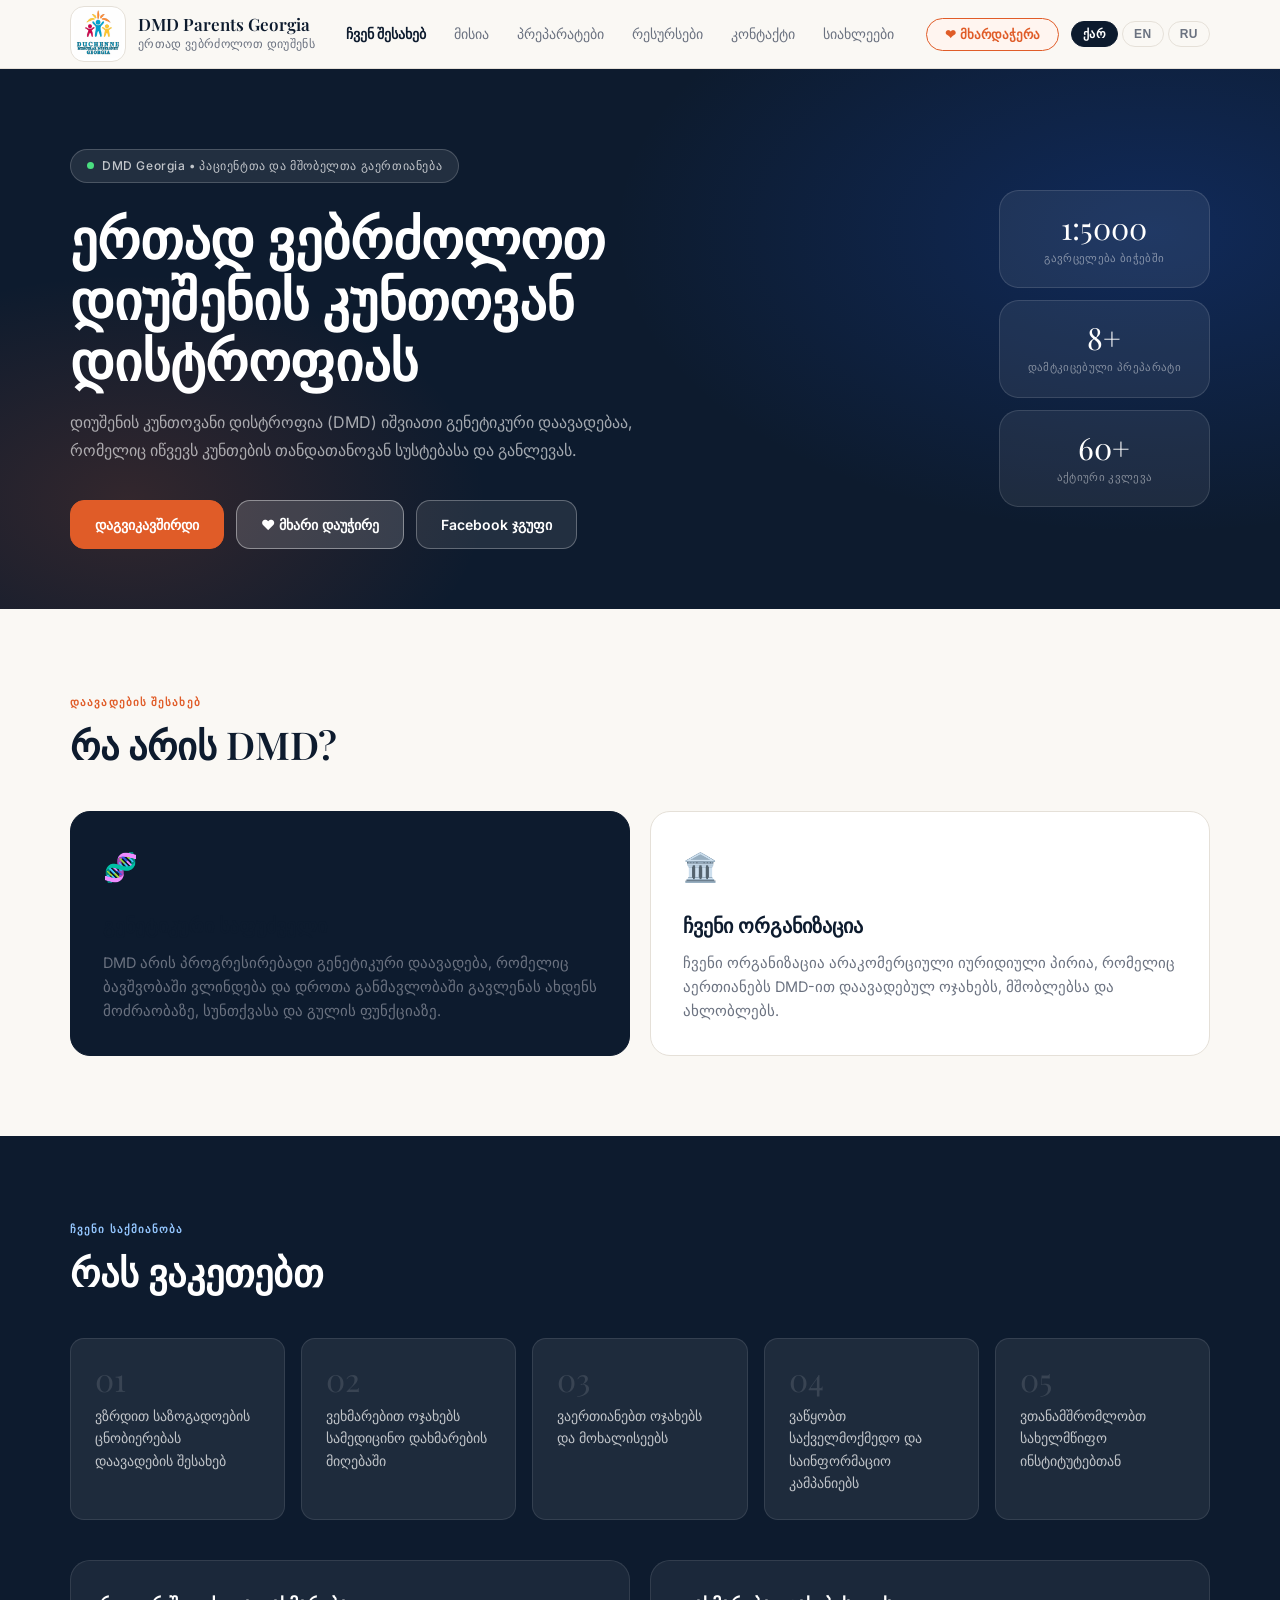
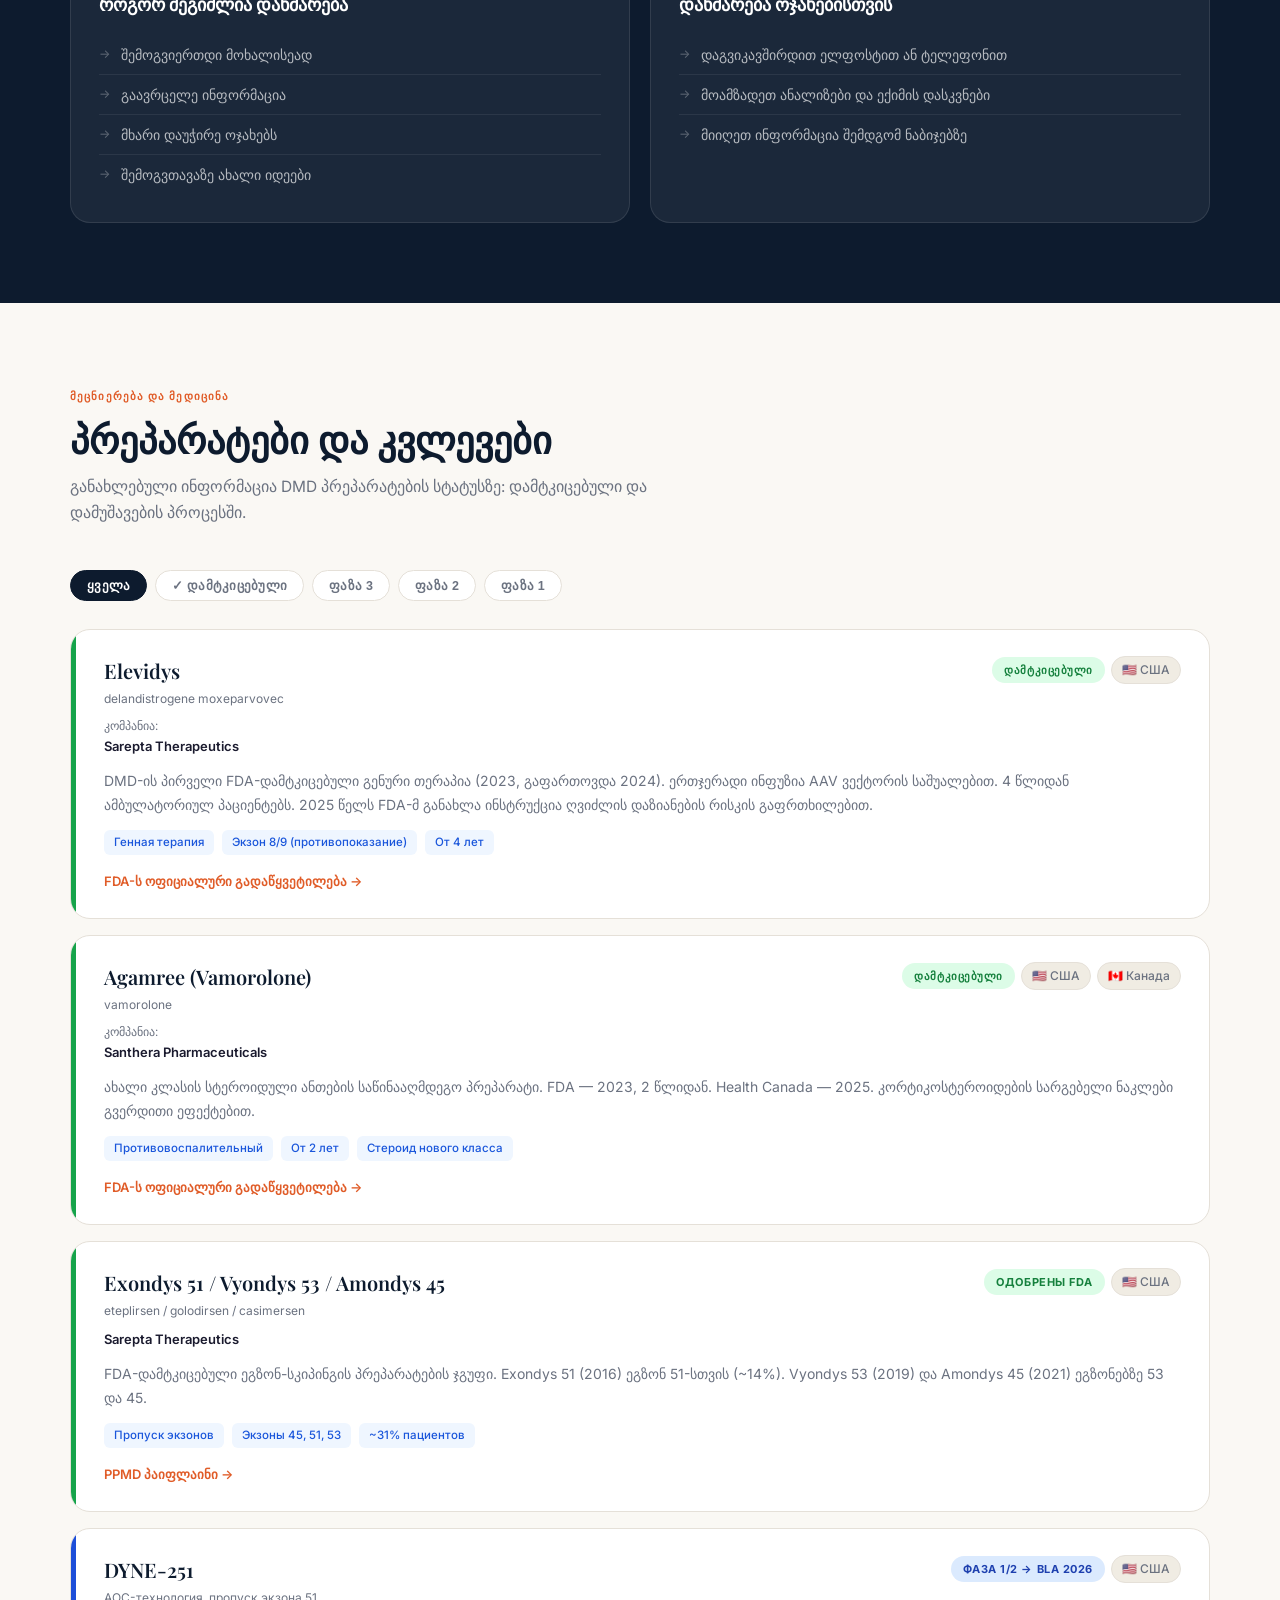
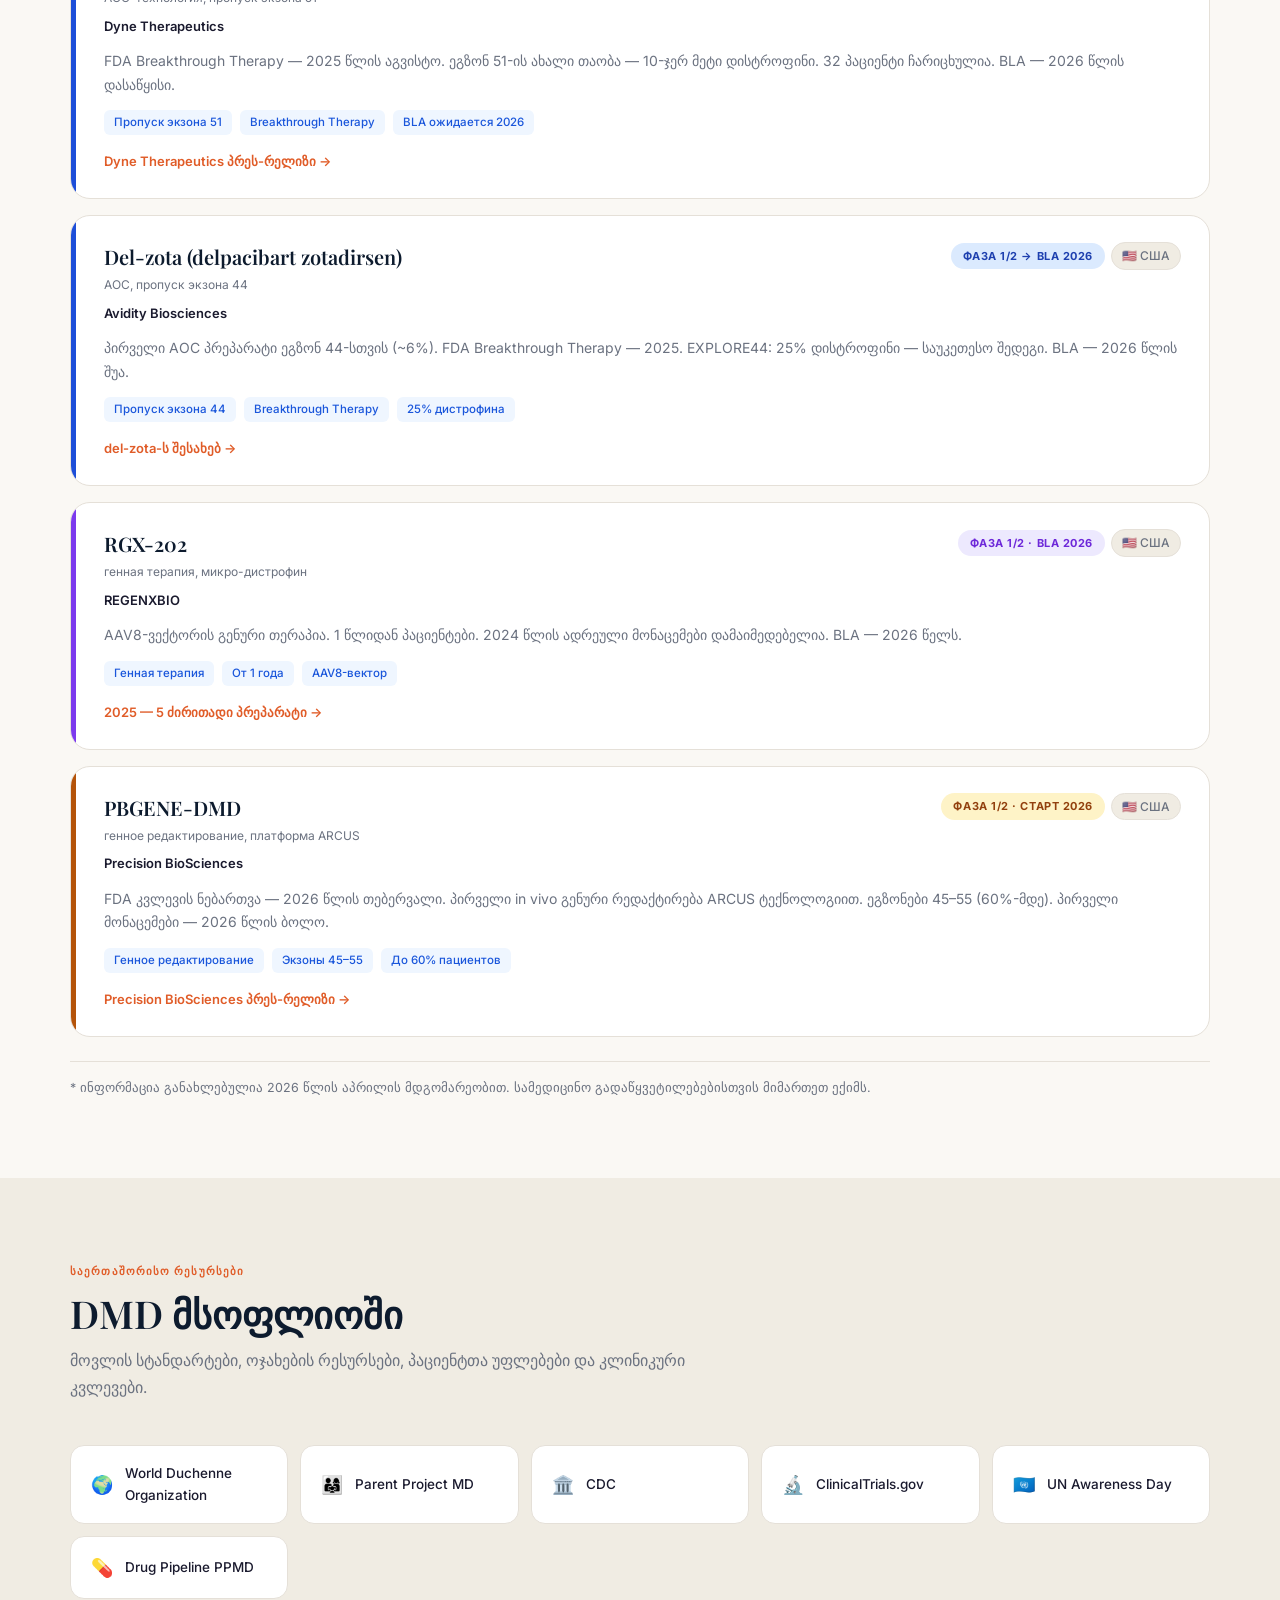
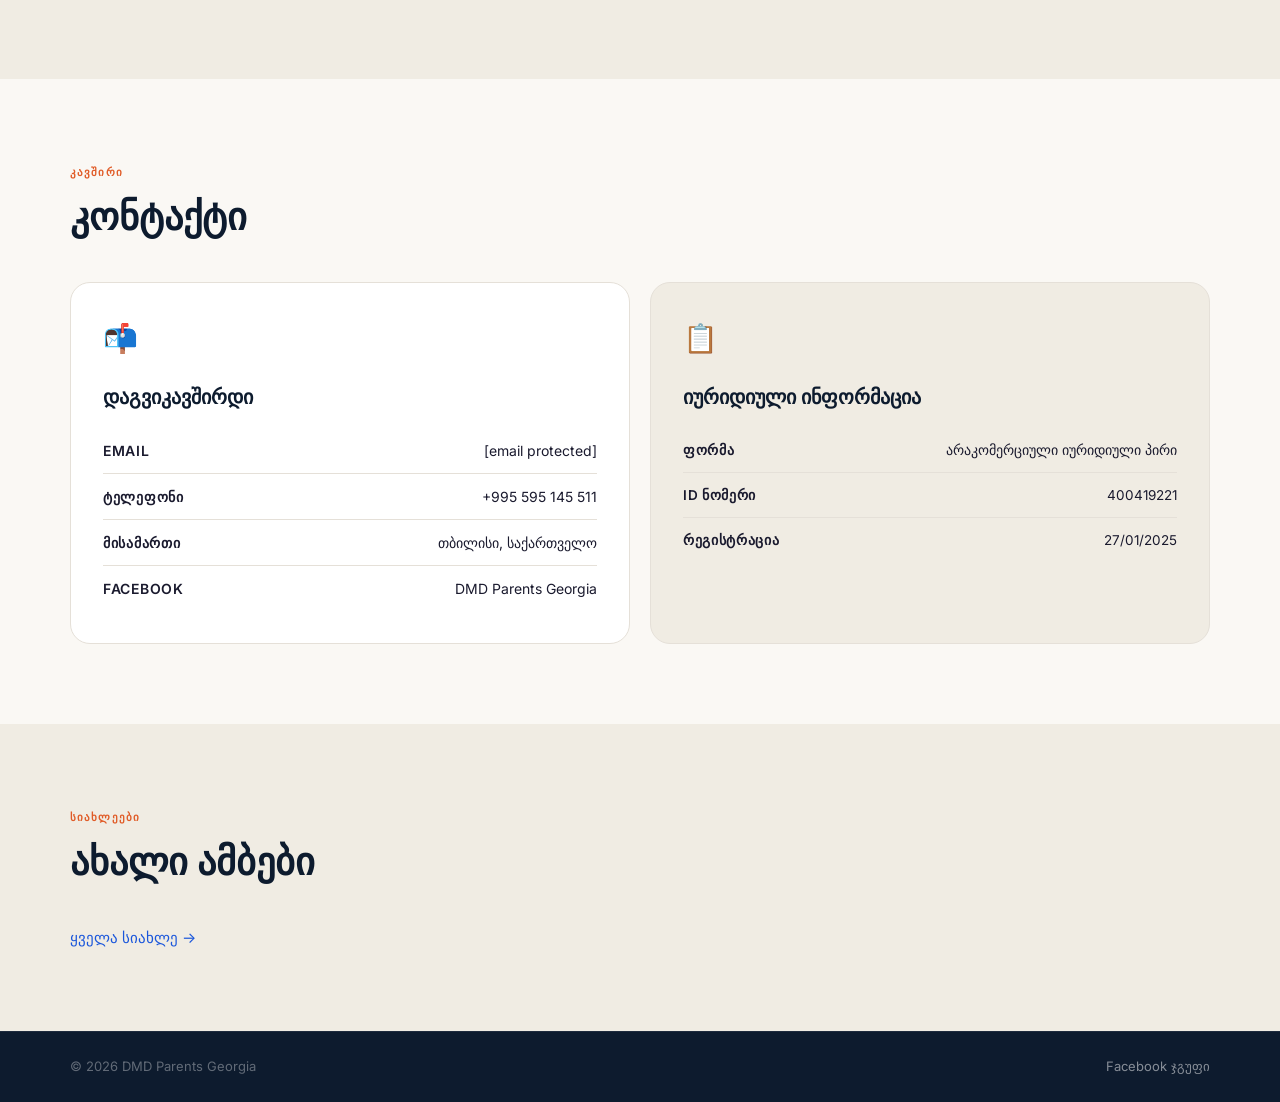
==== commit ee5f9c02: "Update index.html" ====
--- a/index.html
+++ b/index.html
@@ -27,6 +27,7 @@
         <a href="#drugs" id="nav3">პრეპარატები</a>
         <a href="#world" id="nav4">რესურსები</a>
         <a href="#contact" id="nav5">კონტაქტი</a>
+        <a href="news.html" id="nav6">სიახლეები</a>
       </nav>
 
       <div class="header-right">
@@ -93,7 +94,7 @@
             вызывающее прогрессирующую слабость и разрушение мышц.
           </p>
           <div class="hero-actions">
-            <a class="btn btn-primary" href="mailto:info@dmdparentsgeorgia.com" id="contactBtn">დაგვიკავშირდი</a>
+            <a class="btn btn-primary" href="/cdn-cgi/l/email-protection#f59c9b939ab5919891859487909b818692909a87929c94db969a98" id="contactBtn">დაგვიკავშირდი</a>
             <button class="btn btn-donate" onclick="openDonate()" id="donateBtnHero">❤️ მხარი დაუჭირე</button>
             <a class="btn btn-outline" href="https://www.facebook.com/431118296750583/" target="_blank" id="fbBtn">Facebook</a>
           </div>
@@ -438,7 +439,7 @@
             <div class="contact-list">
               <div class="contact-row">
                 <span class="contact-label">Email</span>
-                <a href="mailto:info@dmdparentsgeorgia.com">info@dmdparentsgeorgia.com</a>
+                <a href="/cdn-cgi/l/email-protection#5930373f36193d343d29382b3c372d2a3e3c362b3e3038773a3634"><span class="__cf_email__" data-cfemail="f39a9d959cb3979e97839281969d878094969c81949a92dd909c9e">[email&#160;protected]</span></a>
               </div>
               <div class="contact-row">
                 <span class="contact-label" id="phoneLabel">Телефон</span>
@@ -476,6 +477,21 @@
       </div>
     </section>
 
+  
+    <!-- NEWS PREVIEW -->
+    <section class="section section-light" id="news">
+      <div class="container">
+        <div class="section-header">
+          <span class="section-tag" id="newsTag">სიახლეები</span>
+          <h3 class="section-title" id="newsTitle">ახალი ამბები</h3>
+        </div>
+        <div class="news-preview-grid" id="newsPreviewGrid">
+          <!-- filled by JS from news.js -->
+        </div>
+        <a href="news.html" class="news-see-all" id="newsAllLink">ყველა სიახლე →</a>
+      </div>
+    </section>
+
   </main>
 
   <footer class="footer">
@@ -485,6 +501,7 @@
     </div>
   </footer>
 
+  <script src="news.js"></script>
   <script src="script.js"></script>
 </body>
 </html>
--- a/styles.css
+++ b/styles.css
@@ -1,219 +1,830 @@
-* {
-  box-sizing: border-box;
-}
+/* ── Reset & Base ── */
+*, *::before, *::after { box-sizing: border-box; margin: 0; padding: 0; }
+
+:root {
+  --navy:       #0d1b2e;
+  --navy2:      #162035;
+  --blue:       #1a56db;
+  --blue-lt:    #3b82f6;
+  --accent:     #e05c28;
+  --cream:      #faf8f4;
+  --cream2:     #f0ece3;
+  --border:     #e5e0d8;
+  --text:       #1a1a2e;
+  --muted:      #6b7280;
+  --white:      #ffffff;
+
+  --approved:   #16a34a;
+  --phase3:     #1d4ed8;
+  --phase2:     #7c3aed;
+  --phase1:     #b45309;
+
+  --shadow-sm:  0 1px 4px rgba(13,27,46,.06);
+  --shadow-md:  0 4px 20px rgba(13,27,46,.09);
+  --shadow-lg:  0 8px 40px rgba(13,27,46,.12);
+
+  --radius-sm:  8px;
+  --radius-md:  14px;
+  --radius-lg:  20px;
+  --radius-xl:  28px;
+}
+
+html { scroll-behavior: smooth; }
 
 body {
-  margin: 0;
-  font-family: Arial, sans-serif;
-  background: #f5f7fb;
-  color: #1f2937;
-  line-height: 1.6;
-}
-
+  font-family: 'Inter', Arial, sans-serif;
+  background: var(--cream);
+  color: var(--text);
+  line-height: 1.65;
+  font-size: 15px;
+  overflow-x: hidden;
+}
+
+a { color: var(--blue); text-decoration: none; }
+a:hover { text-decoration: underline; }
+img { display: block; max-width: 100%; }
+
+/* ── Layout ── */
 .container {
-  width: min(1120px, 92%);
+  width: min(1140px, 93%);
   margin: 0 auto;
 }
 
+/* ── Header ── */
 .header {
-  background: #ffffff;
-  border-bottom: 1px solid #e5e7eb;
   position: sticky;
   top: 0;
-  z-index: 10;
-}
-
-.header-inner,
-.footer-inner,
-.brand {
+  z-index: 100;
+  background: rgba(250,248,244,0.94);
+  backdrop-filter: blur(14px);
+  -webkit-backdrop-filter: blur(14px);
+  border-bottom: 1px solid var(--border);
+}
+
+.header-inner {
   display: flex;
   align-items: center;
   justify-content: space-between;
   gap: 16px;
-}
-
-.header-inner,
-.footer-inner {
-  padding: 16px 0;
-}
-
-.brand {
-  justify-content: flex-start;
-}
-
-.logo {
-  width: 64px;
-  height: 64px;
-  object-fit: contain;
-  background: white;
-  border-radius: 16px;
-}
-
-h1,
-h2,
-h3,
-p {
-  margin-top: 0;
-}
-
-h1 {
-  margin-bottom: 4px;
-  font-size: 24px;
-}
-
-.subtitle {
+  height: 68px;
+}
+
+.brand { display: flex; align-items: center; gap: 12px; flex-shrink: 0; }
+
+.brand-logo {
+  width: 56px;
+  height: 56px;
+  border-radius: var(--radius-md);
+  overflow: hidden;
+  flex-shrink: 0;
+  background: #fff;
+  border: 1px solid var(--border);
+  padding: 3px;
+}
+.brand-logo .logo { width: 100%; height: 100%; object-fit: contain; border-radius: 6px; }
+
+.brand h1 {
+  font-family: 'Playfair Display', serif;
+  font-size: 17px;
+  font-weight: 600;
+  color: var(--navy);
+  line-height: 1.25;
   margin: 0;
-  color: #0f6fa8;
+}
+.brand .subtitle {
+  font-size: 11.5px;
+  color: var(--muted);
+  margin: 0;
+  letter-spacing: 0.03em;
+}
+
+.main-nav {
+  display: flex;
+  gap: 2px;
+}
+.main-nav a {
+  font-size: 13.5px;
+  font-weight: 500;
+  color: var(--muted);
+  padding: 6px 13px;
+  border-radius: var(--radius-sm);
+  transition: background .18s, color .18s;
+}
+.main-nav a:hover {
+  background: var(--cream2);
+  color: var(--navy);
+  text-decoration: none;
+}
+
+.header-right { display: flex; align-items: center; gap: 12px; }
+
+.lang-switcher { display: flex; gap: 4px; }
+.lang-btn {
+  font-size: 12px;
+  font-weight: 600;
+  padding: 5px 11px;
+  border: 1px solid var(--border);
+  border-radius: 100px;
+  background: none;
+  color: var(--muted);
+  cursor: pointer;
+  letter-spacing: .04em;
+  transition: all .18s;
+}
+.lang-btn.active,
+.lang-btn:hover {
+  background: var(--navy);
+  color: var(--white);
+  border-color: var(--navy);
+}
+
+.hamburger {
+  display: none;
+  flex-direction: column;
+  gap: 5px;
+  background: none;
+  border: none;
+  cursor: pointer;
+  padding: 4px;
+}
+.hamburger span {
+  display: block;
+  width: 22px;
+  height: 2px;
+  background: var(--navy);
+  border-radius: 2px;
+  transition: .2s;
+}
+
+/* ── Hero ── */
+.hero {
+  position: relative;
+  background: var(--navy);
+  padding: 80px 0 60px;
+  overflow: hidden;
+}
+.hero-bg {
+  position: absolute;
+  inset: 0;
+  background:
+    radial-gradient(ellipse 60% 80% at 90% 30%, rgba(26,86,219,.25) 0%, transparent 70%),
+    radial-gradient(ellipse 40% 60% at 10% 80%, rgba(224,92,40,.18) 0%, transparent 70%);
+  pointer-events: none;
+}
+.hero-inner {
+  position: relative;
+  z-index: 1;
+  display: grid;
+  grid-template-columns: 1fr auto;
+  gap: 48px;
+  align-items: center;
+}
+.hero-content { max-width: 620px; }
+
+.badge {
+  display: inline-flex;
+  align-items: center;
+  gap: 8px;
+  background: rgba(255,255,255,.09);
+  border: 1px solid rgba(255,255,255,.18);
+  border-radius: 100px;
+  padding: 6px 16px;
+  font-size: 12px;
+  font-weight: 500;
+  color: rgba(255,255,255,.72);
+  letter-spacing: .05em;
+  margin-bottom: 24px;
+}
+.badge::before {
+  content: '';
+  width: 7px;
+  height: 7px;
+  border-radius: 50%;
+  background: #4ade80;
+  animation: blink 2.2s infinite;
+  flex-shrink: 0;
+}
+@keyframes blink { 0%,100%{opacity:1} 50%{opacity:.3} }
+
+.hero h2 {
+  font-family: 'Playfair Display', serif;
+  font-size: clamp(2rem, 4.5vw, 3.4rem);
+  font-weight: 600;
+  color: var(--white);
+  line-height: 1.12;
+  margin-bottom: 18px;
+}
+.hero h2 em { color: #93c5fd; font-style: italic; font-weight: 400; }
+
+.hero-text {
+  font-size: 16px;
+  color: rgba(255,255,255,.62);
+  line-height: 1.75;
+  margin-bottom: 36px;
+}
+
+.hero-actions { display: flex; gap: 12px; flex-wrap: wrap; }
+
+.btn {
+  display: inline-flex;
+  align-items: center;
+  gap: 8px;
   font-size: 14px;
-}
-
-.lang-switcher {
-  display: flex;
-  gap: 8px;
-}
-
-.lang-btn {
-  border: 1px solid #d1d5db;
-  background: white;
-  color: #374151;
-  padding: 10px 14px;
-  border-radius: 999px;
+  font-weight: 600;
+  padding: 12px 24px;
+  border-radius: var(--radius-md);
+  border: 1.5px solid transparent;
   cursor: pointer;
-}
-
-.lang-btn.active {
-  background: #0284c7;
-  color: white;
-  border-color: #0284c7;
-}
-
-.hero {
-  padding: 64px 0 40px;
-}
-
-.badge {
+  transition: all .22s;
+  text-decoration: none;
+}
+.btn-primary {
+  background: var(--accent);
+  color: var(--white);
+  border-color: var(--accent);
+}
+.btn-primary:hover { background: #c44d20; text-decoration: none; transform: translateY(-1px); }
+
+.btn-outline {
+  background: rgba(255,255,255,.09);
+  color: var(--white);
+  border-color: rgba(255,255,255,.28);
+}
+.btn-outline:hover { background: rgba(255,255,255,.16); text-decoration: none; }
+
+.hero-stats {
+  display: flex;
+  flex-direction: column;
+  gap: 12px;
+  flex-shrink: 0;
+}
+.stat-card {
+  background: rgba(255,255,255,.07);
+  border: 1px solid rgba(255,255,255,.12);
+  border-radius: var(--radius-lg);
+  padding: 20px 28px;
+  text-align: center;
+  min-width: 140px;
+}
+.stat-num {
+  display: block;
+  font-family: 'Playfair Display', serif;
+  font-size: 1.9rem;
+  color: var(--white);
+  line-height: 1.1;
+}
+.stat-label {
+  display: block;
+  font-size: 11px;
+  color: rgba(255,255,255,.45);
+  margin-top: 4px;
+  letter-spacing: .03em;
+}
+
+/* ── Sections ── */
+.section { padding: 80px 0; }
+.section-light { background: var(--cream2); }
+.section-dark { background: var(--navy); }
+
+.section-header { margin-bottom: 44px; max-width: 640px; }
+.section-tag {
   display: inline-block;
-  background: #e0f2fe;
-  color: #075985;
-  padding: 8px 14px;
-  border-radius: 999px;
-  font-size: 14px;
-  margin-bottom: 18px;
-}
-
-.hero h2 {
-  font-size: 44px;
-  line-height: 1.1;
-  margin-bottom: 16px;
-}
-
-.hero-text {
-  max-width: 760px;
-  font-size: 18px;
-  color: #475569;
-}
-
-.hero-actions {
-  display: flex;
-  gap: 12px;
-  flex-wrap: wrap;
-  margin-top: 24px;
-}
-
-.btn {
-  text-decoration: none;
-  padding: 14px 22px;
-  border-radius: 14px;
+  font-size: 11px;
   font-weight: 700;
-  display: inline-block;
-}
-
-.btn-primary {
-  background: #0284c7;
-  color: white;
-}
-
-.btn-secondary {
-  background: white;
-  color: #0284c7;
-  border: 1px solid #cbd5e1;
-}
-
-.section {
-  padding: 28px 0;
-}
-
-.light {
-  background: #eef8ff;
-}
-
+  letter-spacing: .1em;
+  text-transform: uppercase;
+  color: var(--accent);
+  margin-bottom: 10px;
+}
+.section-dark .section-tag { color: #93c5fd; }
+
+.section-title {
+  font-family: 'Playfair Display', serif;
+  font-size: clamp(1.7rem, 3vw, 2.5rem);
+  font-weight: 600;
+  color: var(--navy);
+  line-height: 1.2;
+  margin-bottom: 12px;
+}
+.section-dark .section-title { color: var(--white); }
+
+.section-desc { font-size: 15.5px; color: var(--muted); line-height: 1.7; }
+.section-dark .section-desc { color: rgba(255,255,255,.5); }
+
+/* ── Cards ── */
 .grid-2 {
   display: grid;
+  grid-template-columns: repeat(2, minmax(0,1fr));
   gap: 20px;
-  grid-template-columns: repeat(2, minmax(0, 1fr));
-}
-
-.cards {
+}
+
+.card {
+  background: var(--white);
+  border: 1px solid var(--border);
+  border-radius: var(--radius-lg);
+  padding: 32px;
+  transition: box-shadow .22s, transform .22s;
+}
+.card:hover { box-shadow: var(--shadow-md); transform: translateY(-2px); }
+
+.card-accent { background: var(--navy); border-color: var(--navy); color: var(--white); }
+.card-accent h4 { color: var(--white); }
+.card-accent p { color: rgba(255,255,255,.65); }
+
+.card-dark { background: var(--cream2); border-color: var(--border); }
+
+.card-icon { font-size: 28px; margin-bottom: 18px; }
+.card h4 {
+  font-family: 'Playfair Display', serif;
+  font-size: 1.25rem;
+  font-weight: 600;
+  color: var(--navy);
+  margin-bottom: 10px;
+}
+.card p { color: var(--muted); font-size: 14.5px; }
+
+/* ── Mission ── */
+.mission-grid {
   display: grid;
+  grid-template-columns: repeat(auto-fit, minmax(200px, 1fr));
   gap: 16px;
-  grid-template-columns: repeat(auto-fit, minmax(220px, 1fr));
-}
-
-.card {
-  background: white;
+  margin-bottom: 40px;
+}
+.mission-card {
+  background: rgba(255,255,255,.07);
+  border: 1px solid rgba(255,255,255,.1);
+  border-radius: var(--radius-md);
   padding: 24px;
-  border-radius: 24px;
-  box-shadow: 0 10px 24px rgba(15, 23, 42, 0.06);
-}
-
-.card.accent {
-  background: #0284c7;
-  color: white;
-}
-
-.list {
-  margin: 0;
-  padding-left: 18px;
-}
-
-.links {
+  transition: background .2s;
+}
+.mission-card:hover { background: rgba(255,255,255,.11); }
+.mission-num {
+  display: block;
+  font-family: 'Playfair Display', serif;
+  font-size: 2rem;
+  color: rgba(255,255,255,.12);
+  line-height: 1;
+  margin-bottom: 10px;
+}
+.mission-card p { font-size: 14px; color: rgba(255,255,255,.72); line-height: 1.6; }
+
+.help-grid {
   display: grid;
+  grid-template-columns: repeat(2, minmax(0,1fr));
+  gap: 20px;
+  margin-top: 16px;
+}
+.help-block {
+  background: rgba(255,255,255,.06);
+  border: 1px solid rgba(255,255,255,.1);
+  border-radius: var(--radius-lg);
+  padding: 28px;
+}
+.help-block h4 {
+  font-family: 'Playfair Display', serif;
+  font-size: 1.15rem;
+  font-weight: 600;
+  color: var(--white);
+  margin-bottom: 16px;
+}
+.list { list-style: none; padding: 0; }
+.list li {
+  padding: 8px 0 8px 22px;
+  position: relative;
+  font-size: 14px;
+  color: rgba(255,255,255,.68);
+  border-bottom: 1px solid rgba(255,255,255,.07);
+}
+.list li:last-child { border-bottom: none; }
+.list li::before {
+  content: '→';
+  position: absolute;
+  left: 0;
+  color: rgba(255,255,255,.3);
+  font-size: 12px;
+  top: 9px;
+}
+
+/* ── DRUGS ── */
+.filter-bar {
+  display: flex;
+  gap: 8px;
+  flex-wrap: wrap;
+  margin-bottom: 28px;
+}
+.filter-btn {
+  font-size: 12.5px;
+  font-weight: 600;
+  padding: 7px 16px;
+  border-radius: 100px;
+  border: 1.5px solid var(--border);
+  background: var(--white);
+  color: var(--muted);
+  cursor: pointer;
+  transition: all .18s;
+  letter-spacing: .02em;
+}
+.filter-btn:hover,
+.filter-btn.active {
+  background: var(--navy);
+  color: var(--white);
+  border-color: var(--navy);
+}
+
+.drugs-list { display: flex; flex-direction: column; gap: 16px; }
+
+.drug-card {
+  background: var(--white);
+  border: 1px solid var(--border);
+  border-radius: var(--radius-lg);
+  overflow: hidden;
+  display: flex;
+  transition: box-shadow .22s, transform .22s;
+}
+.drug-card:hover { box-shadow: var(--shadow-md); transform: translateY(-2px); }
+.drug-card[style*="display: none"] { display: none !important; }
+
+.drug-status-bar {
+  width: 5px;
+  flex-shrink: 0;
+}
+.drug-status-bar.approved { background: var(--approved); }
+.drug-status-bar.phase3   { background: var(--phase3); }
+.drug-status-bar.phase2   { background: var(--phase2); }
+.drug-status-bar.phase1   { background: var(--phase1); }
+
+.drug-body { padding: 24px 28px; flex: 1; }
+
+.drug-header {
+  display: flex;
+  align-items: flex-start;
+  justify-content: space-between;
+  gap: 16px;
+  flex-wrap: wrap;
+  margin-bottom: 8px;
+}
+.drug-name {
+  font-family: 'Playfair Display', serif;
+  font-size: 1.25rem;
+  font-weight: 600;
+  color: var(--navy);
+  display: block;
+}
+.drug-generic {
+  font-size: 12px;
+  color: var(--muted);
+  display: block;
+  margin-top: 2px;
+}
+.drug-badges { display: flex; gap: 6px; flex-wrap: wrap; align-items: center; padding-top: 2px; }
+
+.status-pill {
+  font-size: 11px;
+  font-weight: 700;
+  letter-spacing: .05em;
+  text-transform: uppercase;
+  padding: 4px 12px;
+  border-radius: 100px;
+}
+.status-pill.approved { background: #dcfce7; color: #15803d; }
+.status-pill.phase3   { background: #dbeafe; color: #1e40af; }
+.status-pill.phase2   { background: #ede9fe; color: #6d28d9; }
+.status-pill.phase1   { background: #fef3c7; color: #92400e; }
+
+.country-pill {
+  font-size: 12px;
+  font-weight: 500;
+  background: var(--cream2);
+  border: 1px solid var(--border);
+  border-radius: 100px;
+  padding: 3px 10px;
+  color: var(--muted);
+}
+
+.drug-company { font-size: 11.5px; color: var(--muted); margin-top: 4px; }
+.drug-company-name { font-size: 13px; font-weight: 600; color: var(--text); margin-bottom: 12px; }
+
+.drug-desc { font-size: 14px; color: var(--muted); line-height: 1.68; margin-bottom: 14px; }
+
+.drug-tags { display: flex; gap: 8px; flex-wrap: wrap; margin-bottom: 14px; }
+.drug-tag {
+  font-size: 11.5px;
+  font-weight: 500;
+  background: #eff6ff;
+  color: var(--blue);
+  border-radius: 6px;
+  padding: 3px 10px;
+}
+
+.drug-link {
+  display: inline-flex;
+  align-items: center;
+  gap: 6px;
+  font-size: 13px;
+  font-weight: 600;
+  color: var(--accent);
+  text-decoration: none;
+  transition: gap .18s;
+}
+.drug-link:hover { gap: 10px; text-decoration: none; }
+
+.drugs-disclaimer {
+  margin-top: 24px;
+  font-size: 12.5px;
+  color: var(--muted);
+  border-top: 1px solid var(--border);
+  padding-top: 16px;
+}
+
+/* ── World links ── */
+.links-grid {
+  display: grid;
+  grid-template-columns: repeat(auto-fit, minmax(200px, 1fr));
   gap: 12px;
-  margin-top: 18px;
-}
-
-.links a {
-  background: white;
-  padding: 14px 16px;
-  border-radius: 16px;
+}
+.ext-link {
+  display: flex;
+  align-items: center;
+  gap: 12px;
+  background: var(--white);
+  border: 1px solid var(--border);
+  border-radius: var(--radius-md);
+  padding: 16px 20px;
+  font-size: 13.5px;
+  font-weight: 500;
+  color: var(--text);
   text-decoration: none;
-  color: #0f172a;
-  border: 1px solid #e5e7eb;
-}
-
+  transition: all .2s;
+}
+.ext-link:hover {
+  background: var(--navy);
+  color: var(--white);
+  border-color: var(--navy);
+  transform: translateY(-1px);
+  box-shadow: var(--shadow-sm);
+}
+.ext-icon { font-size: 18px; flex-shrink: 0; }
+
+/* ── Contact ── */
+.contact-list { margin-top: 16px; }
+.contact-row {
+  display: flex;
+  justify-content: space-between;
+  align-items: center;
+  padding: 11px 0;
+  border-bottom: 1px solid var(--border);
+  gap: 12px;
+}
+.contact-row:last-child { border-bottom: none; }
+.contact-label {
+  font-size: 11.5px;
+  font-weight: 600;
+  text-transform: uppercase;
+  letter-spacing: .05em;
+  color: var(--muted);
+  flex-shrink: 0;
+}
+.contact-row a,
+.contact-row span {
+  font-size: 14px;
+  color: var(--text);
+  text-align: right;
+}
+.contact-row a:hover { color: var(--blue); }
+
+.legal-list { margin-top: 16px; }
+.legal-row {
+  display: flex;
+  justify-content: space-between;
+  align-items: center;
+  padding: 11px 0;
+  border-bottom: 1px solid var(--border);
+  gap: 12px;
+}
+.legal-row:last-child { border-bottom: none; }
+.legal-label {
+  font-size: 11.5px;
+  font-weight: 600;
+  text-transform: uppercase;
+  letter-spacing: .05em;
+  color: var(--muted);
+  flex-shrink: 0;
+}
+.legal-row span {
+  font-size: 13.5px;
+  color: var(--text);
+  text-align: right;
+}
+
+/* ── Footer ── */
 .footer {
-  margin-top: 40px;
-  background: white;
-  border-top: 1px solid #e5e7eb;
-}
-
-.footer a {
-  color: #0284c7;
+  background: var(--navy);
+  border-top: 1px solid rgba(255,255,255,.07);
+  padding: 24px 0;
+}
+.footer-inner {
+  display: flex;
+  align-items: center;
+  justify-content: space-between;
+  flex-wrap: wrap;
+  gap: 12px;
+}
+.footer-inner p { font-size: 13px; color: rgba(255,255,255,.35); }
+.footer-inner a {
+  font-size: 13px;
+  color: rgba(255,255,255,.5);
   text-decoration: none;
-}
-
-@media (max-width: 768px) {
-  .grid-2 {
-    grid-template-columns: 1fr;
-  }
-
-  .header-inner,
-  .footer-inner {
-    flex-direction: column;
-    align-items: flex-start;
-  }
-
-  .hero h2 {
-    font-size: 32px;
-  }
-}
+  transition: color .18s;
+}
+.footer-inner a:hover { color: var(--white); }
+
+/* ── Donate button (header) ── */
+.btn-donate-header {
+  font-size: 13px;
+  font-weight: 700;
+  padding: 8px 18px;
+  border-radius: 100px;
+  border: 1.5px solid #e05c28;
+  background: #fff5f0;
+  color: #e05c28;
+  cursor: pointer;
+  transition: all .2s;
+  white-space: nowrap;
+}
+.btn-donate-header:hover {
+  background: var(--accent);
+  color: #fff;
+}
+
+/* ── Donate button (hero) ── */
+.btn-donate {
+  background: rgba(255,255,255,.15);
+  color: var(--white);
+  border: 1.5px solid rgba(255,255,255,.4);
+  font-family: inherit;
+}
+.btn-donate:hover {
+  background: #fff;
+  color: var(--accent);
+  border-color: #fff;
+  text-decoration: none;
+}
+
+/* ── Modal ── */
+.modal-overlay {
+  display: none;
+  position: fixed;
+  inset: 0;
+  z-index: 500;
+  background: rgba(10,22,40,.6);
+  backdrop-filter: blur(6px);
+  align-items: center;
+  justify-content: center;
+  padding: 20px;
+}
+.modal-overlay.open { display: flex; }
+
+.modal-box {
+  background: var(--white);
+  border-radius: var(--radius-xl);
+  padding: 40px 36px 36px;
+  max-width: 520px;
+  width: 100%;
+  position: relative;
+  box-shadow: 0 24px 80px rgba(10,22,40,.22);
+  animation: modalIn .25s ease;
+}
+@keyframes modalIn {
+  from { opacity:0; transform: translateY(16px) scale(.97); }
+  to   { opacity:1; transform: translateY(0) scale(1); }
+}
+
+.modal-close {
+  position: absolute;
+  top: 16px; right: 16px;
+  width: 32px; height: 32px;
+  border-radius: 50%;
+  border: 1px solid var(--border);
+  background: var(--cream2);
+  color: var(--muted);
+  font-size: 14px;
+  cursor: pointer;
+  display: flex; align-items: center; justify-content: center;
+  transition: all .18s;
+}
+.modal-close:hover { background: var(--navy); color: #fff; border-color: var(--navy); }
+
+.modal-icon { font-size: 36px; margin-bottom: 12px; }
+.modal-title {
+  font-family: 'Playfair Display', serif;
+  font-size: 1.6rem;
+  font-weight: 600;
+  color: var(--navy);
+  margin-bottom: 10px;
+}
+.modal-desc {
+  font-size: 14.5px;
+  color: var(--muted);
+  line-height: 1.7;
+  margin-bottom: 24px;
+}
+
+.donate-accounts { display: flex; flex-direction: column; gap: 10px; margin-bottom: 20px; }
+.donate-account {
+  display: flex;
+  align-items: center;
+  gap: 10px;
+  background: var(--cream2);
+  border: 1px solid var(--border);
+  border-radius: var(--radius-md);
+  padding: 12px 16px;
+  flex-wrap: wrap;
+}
+.donate-currency { font-size: 13px; font-weight: 700; color: var(--navy); min-width: 54px; }
+.donate-iban {
+  font-family: 'Courier New', monospace;
+  font-size: 13.5px;
+  font-weight: 600;
+  color: var(--navy);
+  cursor: pointer;
+  flex: 1;
+  letter-spacing: .03em;
+  transition: color .15s;
+  background: none;
+  border: none;
+}
+.donate-iban:hover { color: var(--blue); }
+.copy-hint {
+  font-size: 11px;
+  color: var(--muted);
+  background: var(--white);
+  border: 1px solid var(--border);
+  border-radius: 6px;
+  padding: 2px 8px;
+  cursor: pointer;
+  transition: all .15s;
+  white-space: nowrap;
+}
+.copy-hint.copied { background: #dcfce7; color: #15803d; border-color: #bbf7d0; }
+
+.donate-bank {
+  background: var(--navy);
+  border-radius: var(--radius-md);
+  padding: 16px 20px;
+  margin-bottom: 20px;
+}
+.bank-row {
+  display: flex;
+  justify-content: space-between;
+  align-items: center;
+  padding: 7px 0;
+  border-bottom: 1px solid rgba(255,255,255,.08);
+  gap: 12px;
+}
+.bank-row:last-child { border-bottom: none; }
+.bank-label { font-size: 11px; font-weight: 600; text-transform: uppercase; letter-spacing: .06em; color: rgba(255,255,255,.4); }
+.bank-row span:last-child { font-size: 13px; color: rgba(255,255,255,.85); font-weight: 500; text-align: right; }
+
+.donate-thanks {
+  text-align: center;
+  font-size: 14px;
+  color: var(--muted);
+  margin-top: 4px;
+}
+
+
+@media (max-width: 900px) {
+  .main-nav { display: none; }
+  .hamburger { display: flex; }
+  .hero-inner { grid-template-columns: 1fr; gap: 40px; }
+  .hero-stats { flex-direction: row; flex-wrap: wrap; }
+  .stat-card { flex: 1; min-width: 120px; }
+}
+
+@media (max-width: 680px) {
+  .header-inner { height: auto; padding: 14px 0; }
+  .grid-2 { grid-template-columns: 1fr; }
+  .help-grid { grid-template-columns: 1fr; }
+  .hero { padding: 60px 0 44px; }
+  .hero h2 { font-size: 2rem; }
+  .section { padding: 56px 0; }
+  .drug-body { padding: 18px 20px; }
+  .drug-header { flex-direction: column; gap: 8px; }
+  .brand h1 { font-size: 15px; }
+}
+
+/* ── Mobile nav open ── */
+.main-nav.open {
+  display: flex !important;
+  flex-direction: column;
+  position: fixed;
+  top: 68px;
+  left: 0;
+  right: 0;
+  background: var(--white);
+  border-bottom: 1px solid var(--border);
+  padding: 12px 16px;
+  box-shadow: var(--shadow-md);
+  z-index: 99;
+}
+.main-nav.open a { font-size: 15px; padding: 11px 14px; }
